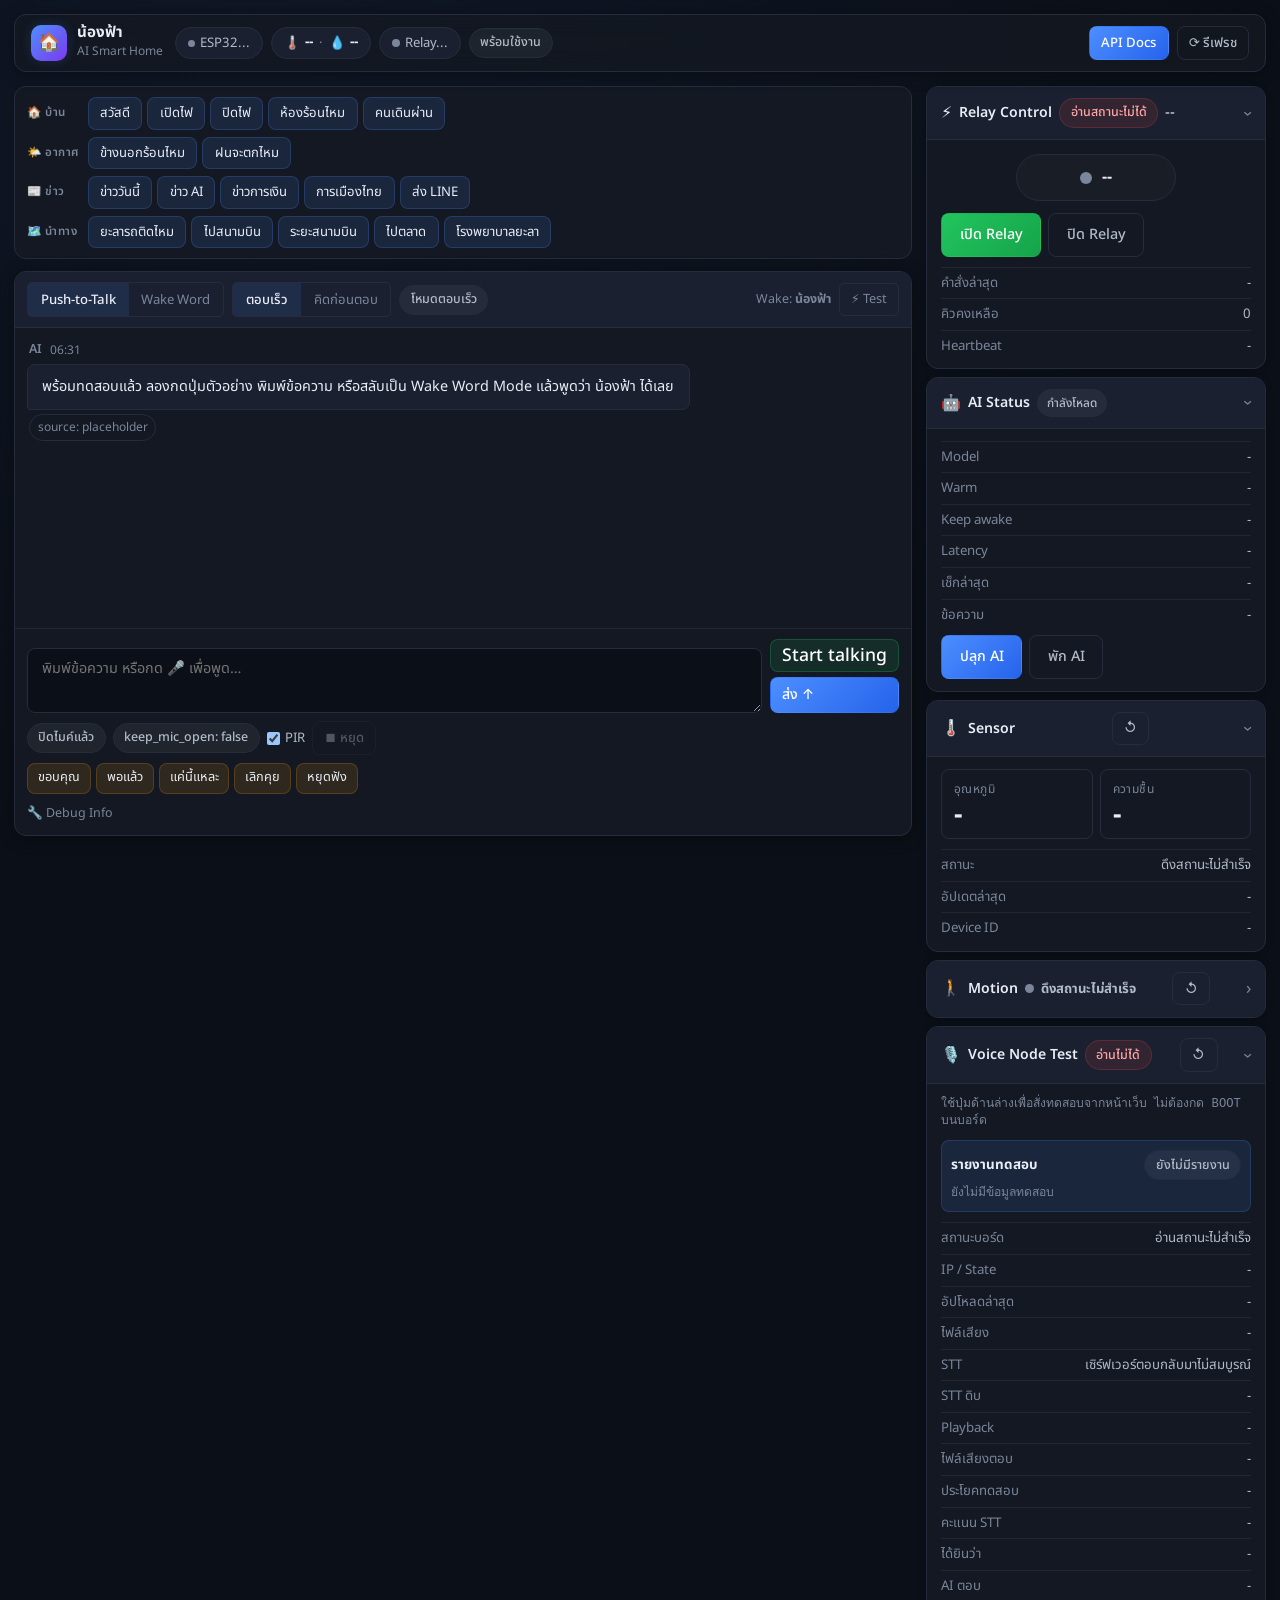
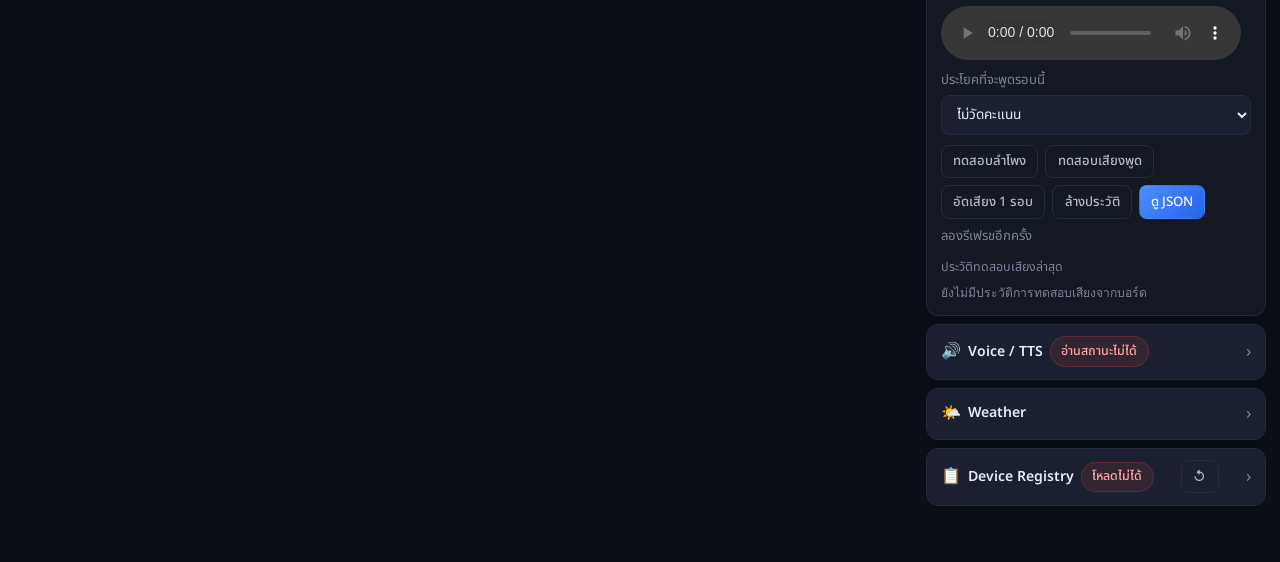
==== webui/index.html @ 3e0687d5 "บันทึกระบบ Voice Node และปรับความเสถียรเสียง" ====
<!doctype html>
<html lang="th">
  <head>
    <meta charset="utf-8" />
    <meta name="viewport" content="width=device-width, initial-scale=1" />
    <meta name="description" content="AI Smart Home Thai Assistant — Dashboard สำหรับควบคุม relay, ดูเซ็นเซอร์ และคุยกับ AI ภาษาไทย" />
    <title>น้องฟ้า — AI Smart Home</title>
    <link rel="preconnect" href="https://fonts.googleapis.com" />
    <link rel="preconnect" href="https://fonts.gstatic.com" crossorigin />
    <link href="https://fonts.googleapis.com/css2?family=Noto+Sans+Thai:wght@300;400;500;600;700&family=Inter:wght@300;400;500;600;700&display=swap" rel="stylesheet" />
    <link rel="stylesheet" href="/webui/style.css?v=ui-v3-20260511-voice-report" />
  </head>
  <body>
    <div class="page-shell">

      <!-- ══ Top Status Bar ══ -->
      <header class="top-bar">
        <div class="top-bar-brand">
          <div class="brand-orb" aria-hidden="true">🏠</div>
          <div>
            <p class="brand-name">น้องฟ้า</p>
            <p class="brand-sub">AI Smart Home</p>
          </div>
        </div>

        <div class="top-bar-status" id="top-bar-status">
          <div class="status-chip" id="status-chip-esp32">
            <span class="status-dot" id="esp32-dot"></span>
            <span id="esp32-status-label">ESP32...</span>
          </div>
          <div class="status-chip sensor-chip">
            <span>🌡️</span>
            <strong id="tb-temperature">--</strong>
            <span class="muted-sep">·</span>
            <span>💧</span>
            <strong id="tb-humidity">--</strong>
          </div>
          <div class="status-chip relay-chip">
            <span class="relay-dot" id="relay-dot"></span>
            <span id="relay-state-label">Relay...</span>
          </div>
          <span id="chat-status" class="status-pill neutral">พร้อมใช้งาน</span>
        </div>

        <div class="top-bar-actions">
          <a class="link-button link-button-sm" href="/docs" target="_blank" rel="noreferrer">API Docs</a>
          <button id="refresh-all-button" class="ghost-button btn-sm" type="button">⟳ รีเฟรช</button>
        </div>
      </header>

      <!-- ══ Main 2-Column Layout ══ -->
      <main class="dashboard-main">

        <!-- ════ LEFT: Chat Column ════ -->
        <section class="col-chat">

          <!-- Quick Actions by Category -->
          <div class="quick-action-panel" id="quick-actions">
            <div class="qa-group">
              <span class="qa-label">🏠 บ้าน</span>
              <button type="button" data-message="สวัสดี">สวัสดี</button>
              <button type="button" data-message="เปิดไฟ">เปิดไฟ</button>
              <button type="button" data-message="ปิดไฟ">ปิดไฟ</button>
              <button type="button" data-message="ห้องร้อนไหม">ห้องร้อนไหม</button>
              <button type="button" data-message="มีคนเดินผ่านไหม">คนเดินผ่าน</button>
            </div>
            <div class="qa-group">
              <span class="qa-label">🌤️ อากาศ</span>
              <button type="button" data-message="ข้างนอกร้อนไหม">ข้างนอกร้อนไหม</button>
              <button type="button" data-message="ฝนจะตกไหม">ฝนจะตกไหม</button>
            </div>
            <div class="qa-group">
              <span class="qa-label">📰 ข่าว</span>
              <button type="button" data-message="ข่าววันนี้">ข่าววันนี้</button>
              <button type="button" data-message="ข่าว AI ล่าสุด">ข่าว AI</button>
              <button type="button" data-message="ข่าวการเงินล่าสุด">ข่าวการเงิน</button>
              <button type="button" data-message="ข่าวการเมืองไทยล่าสุด">การเมืองไทย</button>
              <button type="button" data-message="ส่งข่าวเข้า LINE">ส่ง LINE</button>
            </div>
            <div class="qa-group">
              <span class="qa-label">🗺️ นำทาง</span>
              <button type="button" data-message="ในยะลารถติดไหม">ยะลารถติดไหม</button>
              <button type="button" data-message="ไปสนามบินตอนนี้รถติดไหม">ไปสนามบิน</button>
              <button type="button" data-message="ไปสนามบินใช้เวลากี่นาที">ระยะสนามบิน</button>
              <button type="button" data-message="ไปตลาดใช้เวลากี่นาที">ไปตลาด</button>
              <button type="button" data-message="ไปโรงพยาบาลยะลา">โรงพยาบาลยะลา</button>
            </div>
          </div>

          <!-- Chat Panel -->
          <div class="chat-panel">

            <!-- Voice Mode / Response Mode toolbar -->
            <div class="chat-toolbar">
              <div class="toolbar-left">
                <div class="mode-switch" id="voice-mode-switch">
                  <button id="voice-mode-push" class="mode-button active" type="button">Push-to-Talk</button>
                  <button id="voice-mode-wake" class="mode-button" type="button">Wake Word</button>
                </div>
                <div class="mode-switch" id="chat-response-mode-switch">
                  <button id="chat-mode-fast" class="mode-button active" type="button">ตอบเร็ว</button>
                  <button id="chat-mode-thinking" class="mode-button" type="button">คิดก่อนตอบ</button>
                </div>
                <span id="chat-response-mode-label" class="status-pill neutral pill-sm">โหมดตอบเร็ว</span>
              </div>
              <div class="toolbar-right">
                <p class="wake-hint">Wake: <strong>น้องฟ้า</strong></p>
                <!-- Test Actions collapsible -->
                <details class="test-detail">
                  <summary class="test-summary">⚡ Test</summary>
                  <div class="test-popup" id="thinking-test-actions">
                    <button type="button" data-test-mode="fast" data-test-message="หิวข้าว แนะนำเมนูง่าย ๆ ให้หน่อย">เทสตอบเร็ว</button>
                    <button type="button" data-test-mode="thinking" data-test-message="ช่วยวิเคราะห์ว่า Gemma 2B เหมาะกับเดโมโปรเจกต์นี้ไหม">เทสคิดก่อนตอบ</button>
                    <button type="button" data-test-mode="thinking" data-test-message="ช่วยวางแผนซ้อมนำเสนอโปรเจกต์นี้ให้ดูเป็นธรรมชาติ">เทสวางแผนเดโม</button>
                  </div>
                </details>
              </div>
            </div>

            <!-- ★ Heard Text — standalone bar, toggled by showHeardText() via hidden attr -->
            <p id="chat-heard-text" class="heard-text-bar" hidden></p>

            <!-- Chat History -->
            <div id="chat-history" class="chat-history" aria-live="polite"></div>

            <!-- Loading indicator -->
            <p id="chat-loading" class="chat-loading-pill" hidden>⏳ AI กำลังตอบ...</p>

            <!-- Chat Input Form -->
            <form id="chat-form" class="chat-form">
              <label class="sr-only" for="chat-input">ข้อความ</label>
              <div class="chat-input-wrap">
                <textarea id="chat-input" rows="2" placeholder="พิมพ์ข้อความ หรือกด 🎤 เพื่อพูด…"></textarea>
                <div class="chat-input-buttons">
                  <button id="chat-mic-button" class="mic-btn" type="button" title="เริ่มพูด">🎤</button>
                  <button id="chat-send-button" class="send-btn" type="submit">ส่ง ↑</button>
                </div>
              </div>

              <!-- Voice Status Row -->
              <div class="voice-status-row">
                <span id="mic-state-indicator" class="status-pill neutral pill-sm">พร้อมรับเสียง</span>
                <span id="keep-mic-indicator" class="status-pill neutral pill-sm">🎙️ ปิด</span>
                <label class="toggle-control" for="pir-sim-toggle">
                  <input id="pir-sim-toggle" type="checkbox" checked />
                  <span>PIR</span>
                </label>
                <button id="chat-stop-button" class="ghost-button btn-sm" type="button">⏹ หยุด</button>
              </div>

              <!-- Exit Quick Actions -->
              <div class="quick-actions-exit" id="exit-quick-actions">
                <button type="button" data-exit-message="ขอบคุณ">ขอบคุณ</button>
                <button type="button" data-exit-message="พอแล้ว">พอแล้ว</button>
                <button type="button" data-exit-message="แค่นี้แหละ">แค่นี้แหละ</button>
                <button type="button" data-exit-message="เลิกคุย">เลิกคุย</button>
                <button type="button" data-exit-message="หยุดฟัง">หยุดฟัง</button>
              </div>

              <!-- Debug Section (collapsible, still visible in detail) -->
              <details class="debug-detail">
                <summary class="debug-summary">🔧 Debug Info</summary>
                <div class="debug-panel">
                  <p id="chat-mic-status" class="debug-line">ไมโครโฟนพร้อมใช้งานเมื่ออนุญาตจากเบราว์เซอร์</p>
                  <p id="voice-turn-status" class="debug-line">พร้อมเริ่มคุยต่อเนื่องเมื่อกดไมค์</p>
                  <p id="voice-debug-status" class="debug-line">กำลังอ่านสถานะเสียง...</p>
                </div>
              </details>
            </form>
          </div><!-- /chat-panel -->
        </section>

        <!-- ════ RIGHT: Status Cards Column (Accordion) ════ -->
        <aside class="col-status">

          <!-- ⚡ Relay Control — DEFAULT OPEN -->
          <details class="acc-card" open>
            <summary class="acc-summary">
              <span class="acc-icon">⚡</span>
              <span class="acc-title">Relay Control</span>
              <span id="device-online-indicator" class="status-pill neutral pill-sm">ไม่ทราบ</span>
              <div class="acc-relay-preview">
                <span class="relay-dot" id="relay-dot-acc"></span>
                <span id="relay-label-acc" class="acc-relay-text">--</span>
              </div>
              <span class="acc-arrow">›</span>
            </summary>
            <div class="acc-body">
              <div class="relay-visual">
                <div class="relay-state-badge" id="relay-state-badge">
                  <span class="relay-glow" id="relay-glow"></span>
                  <span class="relay-state-text" id="relay-state-text">--</span>
                </div>
              </div>
              <div class="acc-actions">
                <button id="relay-on-button" class="relay-on-btn" type="button">เปิด Relay</button>
                <button id="relay-off-button" class="ghost-button" type="button">ปิด Relay</button>
              </div>
              <dl class="acc-detail">
                <div><dt>คำสั่งล่าสุด</dt><dd id="device-latest-command">-</dd></div>
                <div><dt>คิวคงเหลือ</dt><dd id="device-pending-count">0</dd></div>
                <div><dt>Heartbeat</dt><dd id="device-last-seen">-</dd></div>
              </dl>
            </div>
          </details>

          <!-- 🤖 AI Status — DEFAULT OPEN -->
          <details class="acc-card" open>
            <summary class="acc-summary">
              <span class="acc-icon">🤖</span>
              <span class="acc-title">AI Status</span>
              <span id="llm-status-indicator" class="status-pill neutral pill-sm">กำลังโหลด</span>
              <span class="acc-arrow">›</span>
            </summary>
            <div class="acc-body">
              <dl class="acc-detail">
                <div><dt>Model</dt><dd id="llm-model">-</dd></div>
                <div><dt>Warm</dt><dd id="llm-warmed">-</dd></div>
                <div><dt>Keep awake</dt><dd id="llm-keep-awake">-</dd></div>
                <div><dt>Latency</dt><dd id="llm-latency">-</dd></div>
                <div><dt>เช็กล่าสุด</dt><dd id="llm-checked">-</dd></div>
                <div><dt>ข้อความ</dt><dd id="llm-error">-</dd></div>
              </dl>
              <div class="acc-actions">
                <button id="llm-warmup-button" type="button">ปลุก AI</button>
                <button id="llm-sleep-button" class="ghost-button" type="button">พัก AI</button>
                <span id="llm-warmup-status" class="loading-text"></span>
              </div>
            </div>
          </details>

          <!-- 🌡️ Sensor — DEFAULT OPEN -->
          <details class="acc-card" open>
            <summary class="acc-summary">
              <span class="acc-icon">🌡️</span>
              <span class="acc-title">Sensor</span>
              <button id="sensor-refresh-button" class="ghost-button btn-sm acc-refresh-btn" type="button">↺</button>
              <span class="acc-arrow">›</span>
            </summary>
            <div class="acc-body">
              <div class="sensor-metrics">
                <div class="sensor-metric" id="sensor-temp-card">
                  <span class="sensor-metric-label">อุณหภูมิ</span>
                  <strong class="sensor-metric-value" id="sensor-temperature">-</strong>
                </div>
                <div class="sensor-metric">
                  <span class="sensor-metric-label">ความชื้น</span>
                  <strong class="sensor-metric-value" id="sensor-humidity">-</strong>
                </div>
              </div>
              <dl class="acc-detail">
                <div><dt>สถานะ</dt><dd id="sensor-freshness">ยังไม่มีข้อมูล</dd></div>
                <div><dt>อัปเดตล่าสุด</dt><dd id="sensor-updated">-</dd></div>
                <div><dt>Device ID</dt><dd id="sensor-device-id">-</dd></div>
              </dl>
            </div>
          </details>

          <!-- 🚶 Motion — DEFAULT CLOSED -->
          <details class="acc-card">
            <summary class="acc-summary">
              <span class="acc-icon">🚶</span>
              <span class="acc-title">Motion</span>
              <span class="motion-dot" id="motion-dot"></span>
              <strong id="motion-status" class="acc-motion-status">-</strong>
              <button id="motion-refresh-button" class="ghost-button btn-sm acc-refresh-btn" type="button">↺</button>
              <span class="acc-arrow">›</span>
            </summary>
            <div class="acc-body">
              <dl class="acc-detail">
                <div><dt>ตรวจพบล่าสุด</dt><dd id="motion-last-detected">-</dd></div>
                <div><dt>Event ล่าสุด</dt><dd id="motion-last-event">-</dd></div>
                <div><dt>Greeting</dt><dd id="motion-greeting">-</dd></div>
              </dl>
            </div>
          </details>

          <!-- 🎙️ Voice Node Test — DEFAULT OPEN -->
          <details class="acc-card" open>
            <summary class="acc-summary">
              <span class="acc-icon">🎙️</span>
              <span class="acc-title">Voice Node Test</span>
              <span id="voice-node-indicator" class="status-pill neutral pill-sm">กำลังโหลด</span>
              <button id="voice-node-refresh-button" class="ghost-button btn-sm acc-refresh-btn" type="button">↺</button>
              <span class="acc-arrow">›</span>
            </summary>
            <div class="acc-body">
              <p id="voice-node-help" class="debug-line">ใช้ปุ่มด้านล่างเพื่อสั่งทดสอบจากหน้าเว็บ ไม่ต้องกด BOOT บนบอร์ด</p>
              <div class="voice-node-report-card">
                <div class="voice-node-report-head">
                  <strong>รายงานทดสอบ</strong>
                  <span id="voice-node-report-status" class="status-pill neutral pill-sm">ยังไม่มีรายงาน</span>
                </div>
                <p id="voice-node-report-summary" class="debug-line">ยังไม่มีข้อมูลทดสอบ</p>
              </div>
              <dl class="acc-detail">
                <div><dt>สถานะบอร์ด</dt><dd id="voice-node-board-status">-</dd></div>
                <div><dt>IP / State</dt><dd id="voice-node-state">-</dd></div>
                <div><dt>อัปโหลดล่าสุด</dt><dd id="voice-node-audio-time">-</dd></div>
                <div><dt>ไฟล์เสียง</dt><dd id="voice-node-audio-size">-</dd></div>
                <div><dt>STT</dt><dd id="voice-node-stt-status">-</dd></div>
                <div><dt>STT ดิบ</dt><dd id="voice-node-stt-raw">-</dd></div>
                <div><dt>Playback</dt><dd id="voice-node-playback-status">-</dd></div>
                <div><dt>ไฟล์เสียงตอบ</dt><dd id="voice-node-playback-size">-</dd></div>
                <div><dt>ประโยคทดสอบ</dt><dd id="voice-node-expected-display">-</dd></div>
                <div><dt>คะแนน STT</dt><dd id="voice-node-score">-</dd></div>
                <div><dt>ได้ยินว่า</dt><dd id="voice-node-heard-text">-</dd></div>
                <div><dt>AI ตอบ</dt><dd id="voice-node-reply">-</dd></div>
              </dl>
              <audio id="voice-node-audio-player" controls preload="metadata"></audio>
              <label class="device-registry-field">
                <span>ประโยคที่จะพูดรอบนี้</span>
                <select id="voice-node-expected-text">
                  <option value="">ไม่วัดคะแนน</option>
                  <option value="สวัสดีน้องฟ้า">สวัสดีน้องฟ้า</option>
                  <option value="วันนี้มีข่าวอะไรบ้าง">วันนี้มีข่าวอะไรบ้าง</option>
                  <option value="ข่าวระหว่างสหรัฐกับอิหร่านล่าสุดเป็นยังไง">ข่าวระหว่างสหรัฐกับอิหร่านล่าสุดเป็นยังไง</option>
                  <option value="ส่งข่าวเข้าไลน์ให้หน่อย">ส่งข่าวเข้าไลน์ให้หน่อย</option>
                  <option value="เปิดไฟให้หน่อย">เปิดไฟให้หน่อย</option>
                  <option value="ปิดไฟให้หน่อย">ปิดไฟให้หน่อย</option>
                  <option value="ห้องร้อนไหม">ห้องร้อนไหม</option>
                  <option value="ความชื้นเท่าไหร่">ความชื้นเท่าไหร่</option>
                  <option value="ในกรุงเทพรถติดไหม">ในกรุงเทพรถติดไหม</option>
                  <option value="ไปสนามบินใช้เวลากี่นาที">ไปสนามบินใช้เวลากี่นาที</option>
                </select>
              </label>
              <div class="acc-actions">
                <button id="voice-node-speaker-test-button" class="ghost-button btn-sm" type="button">ทดสอบลำโพง</button>
                <button id="voice-node-speech-test-button" class="ghost-button btn-sm" type="button">ทดสอบเสียงพูด</button>
                <button id="voice-node-record-once-button" class="ghost-button btn-sm" type="button">อัดเสียง 1 รอบ</button>
                <button id="voice-node-clear-history-button" class="ghost-button btn-sm" type="button">ล้างประวัติ</button>
                <a class="link-button link-button-sm" href="/voice-node/audio/status" target="_blank" rel="noreferrer">ดู JSON</a>
                <span id="voice-node-refresh-status" class="loading-text"></span>
              </div>
              <details class="debug-detail" open>
                <summary class="debug-summary">ประวัติทดสอบเสียงล่าสุด</summary>
                <div id="voice-node-history-list" class="voice-node-history-list">
                  <p class="debug-line">ยังไม่มีประวัติการทดสอบเสียงจากบอร์ด</p>
                </div>
              </details>
            </div>
          </details>

          <!-- 🔊 Voice / TTS — DEFAULT CLOSED -->
          <details class="acc-card">
            <summary class="acc-summary">
              <span class="acc-icon">🔊</span>
              <span class="acc-title">Voice / TTS</span>
              <span id="voice-mode-indicator" class="status-pill neutral pill-sm">กำลังโหลด</span>
              <span class="acc-arrow">›</span>
            </summary>
            <div class="acc-body">
              <form id="tts-form" class="tts-form">
                <textarea id="tts-input" rows="2">สวัสดี วันนี้อากาศร้อนนะ</textarea>
                <div class="acc-actions">
                  <button id="tts-submit-button" type="submit">สร้างเสียง</button>
                  <span id="tts-status-text" class="loading-text"></span>
                </div>
              </form>
              <audio id="tts-audio-player" controls preload="metadata"></audio>
              <dl class="acc-detail">
                <div><dt>Provider</dt><dd id="voice-provider">-</dd></div>
                <div><dt>Voice</dt><dd id="voice-name">-</dd></div>
                <div><dt>Output</dt><dd id="voice-output-file">-</dd></div>
              </dl>
            </div>
          </details>

          <!-- 🌤️ Weather — DEFAULT CLOSED -->
          <details class="acc-card">
            <summary class="acc-summary">
              <span class="acc-icon">🌤️</span>
              <span class="acc-title">Weather</span>
              <span class="acc-arrow">›</span>
            </summary>
            <div class="acc-body">
              <form id="weather-form" class="weather-form">
                <input id="weather-location" type="text" placeholder="เช่น ยะลา" />
                <button id="weather-submit-button" type="submit">ถาม</button>
              </form>
              <div id="weather-result" class="weather-result muted">ยังไม่ได้ถามอากาศ</div>
            </div>
          </details>

          <!-- 📋 Device Registry — DEFAULT CLOSED -->
          <details class="acc-card">
            <summary class="acc-summary">
              <span class="acc-icon">📋</span>
              <span class="acc-title">Device Registry</span>
              <span id="device-registry-indicator" class="status-pill neutral pill-sm">กำลังโหลด</span>
              <button id="device-registry-refresh-button" class="ghost-button btn-sm acc-refresh-btn" type="button">↺</button>
              <span class="acc-arrow">›</span>
            </summary>
            <div class="acc-body">
              <form id="device-create-form" class="device-create-form" data-device-type="virtual">
                <p class="device-create-title">เพิ่มอุปกรณ์ / alias</p>
                <label class="device-registry-field">
                  <span>ประเภท</span>
                  <select id="device-create-type" name="device_type">
                    <option value="virtual" selected>Virtual / alias</option>
                    <option value="relay">Relay จริงผ่าน ESP32</option>
                  </select>
                </label>
                <label class="device-registry-field">
                  <span>ชื่ออุปกรณ์</span>
                  <input id="device-create-name" name="display_name" type="text" placeholder="เช่น ไฟโต๊ะ" required />
                </label>
                <label class="device-registry-field">
                  <span>ห้อง</span>
                  <input id="device-create-room" name="room" type="text" placeholder="เช่น ห้องทำงาน" />
                </label>
                <label class="device-registry-field device-registry-field-wide">
                  <span>คำเรียก</span>
                  <textarea id="device-create-aliases" name="aliases" rows="2" placeholder="คั่นด้วย comma เช่น ไฟโต๊ะ, ไฟทำงาน"></textarea>
                </label>
                <label class="device-registry-field hardware-only">
                  <span>ESP32 Device ID</span>
                  <input id="device-create-esp32-id" name="esp32_device_id" type="text" placeholder="esp32-01" />
                </label>
                <label class="device-registry-field hardware-only">
                  <span>GPIO pin</span>
                  <input id="device-create-gpio-pin" name="gpio_pin" type="number" min="0" max="48" step="1" placeholder="เช่น 5" />
                </label>
                <label class="device-registry-field hardware-only">
                  <span>Relay channel</span>
                  <input id="device-create-relay-channel" name="relay_channel" type="number" min="1" max="1" step="1" value="1" />
                </label>
                <label class="device-registry-enabled hardware-only">
                  <input id="device-create-active-high" name="active_high" type="checkbox" checked />
                  <span>Active high</span>
                </label>
                <label class="device-registry-enabled">
                  <input id="device-create-enabled" name="enabled" type="checkbox" checked />
                  <span>เปิดใช้งาน</span>
                </label>
                <div class="device-registry-form-actions">
                  <button id="device-create-submit" type="submit">เพิ่มอุปกรณ์</button>
                  <span id="device-create-status" class="loading-text"></span>
                </div>
              </form>
              <div id="device-registry-list" class="device-registry-list">
                <p class="debug-line">กำลังอ่าน Device Registry...</p>
              </div>
              <div id="esp32-capabilities-box" class="capabilities-box">
                <p class="debug-line">ยังไม่มีข้อมูล capabilities จาก ESP32</p>
              </div>
              <p class="debug-line mt-8">Relay จริงจะเพิ่มได้เฉพาะเมื่อ ESP32 online และส่ง capabilities แล้ว</p>
            </div>
          </details>

        </aside>
      </main>
    </div>

    <script src="/webui/utils.js?v=ui-utils-20260429"></script>
    <script src="/webui/voice_utils.js?v=ui-voice-utils-20260430"></script>
    <script src="/webui/api.js?v=ui-api-20260511-voice-history"></script>
    <script src="/webui/audio.js?v=ui-audio-20260430"></script>
    <script src="/webui/chat_ui.js?v=ui-chat-ui-20260430"></script>
    <script src="/webui/dashboard.js?v=ui-dashboard-20260512-voice-diagnostics"></script>
    <script src="/webui/app.js?v=thinking-mode-20260512-voice-diagnostics"></script>
    <script src="/webui/ui_state.js?v=ui-state-20260430"></script>
    <script src="/webui/chat_flow.js?v=ui-chat-flow-20260430"></script>
    <script src="/webui/app_boot.js?v=ui-app-boot-20260512-voice-diagnostics"></script>
  </body>
</html>
---- webui/style.css ----
/* ── Variables ── */
:root {
  color-scheme: dark;
  --bg: #0b0f17;
  --surface: #131822;
  --surface2: #1a2030;
  --border: #252d3d;
  --border2: rgba(255,255,255,0.06);
  --muted: #7a869a;
  --text: #e8edf6;
  --text2: #b0bac8;
  --accent: #4d8eff;
  --accent-glow: rgba(77,142,255,0.18);
  --accent-dim: rgba(77,142,255,0.12);
  --good: #22c55e;
  --good-dim: rgba(34,197,94,0.12);
  --good-glow: rgba(34,197,94,0.25);
  --warn: #f59e0b;
  --warn-dim: rgba(245,158,11,0.12);
  --bad: #ef4444;
  --bad-dim: rgba(239,68,68,0.12);
  --hot: #f97316;
  --hot-dim: rgba(249,115,22,0.12);
  --radius: 12px;
  --radius-sm: 8px;
  --radius-xs: 5px;
  --shadow: 0 2px 16px rgba(0,0,0,0.35);
  --shadow-sm: 0 1px 6px rgba(0,0,0,0.25);
  --font: 'Noto Sans Thai','Inter','Segoe UI',system-ui,sans-serif;
  --font-mono: 'Consolas','Menlo','Monaco',monospace;
}

*{box-sizing:border-box;margin:0;padding:0}
body{min-height:100vh;background:radial-gradient(ellipse 80% 50% at 20% -10%,rgba(77,142,255,0.07),transparent),var(--bg);color:var(--text);font-family:var(--font);font-size:.94rem;line-height:1.55;-webkit-font-smoothing:antialiased}
button,input,textarea,select{font:inherit}
img,audio{max-width:100%}

/* ── Buttons ── */
button,.link-button{display:inline-flex;align-items:center;gap:6px;border:1px solid transparent;border-radius:var(--radius-sm);background:linear-gradient(135deg,#4d8eff,#2563eb);color:#fff;cursor:pointer;padding:.6rem 1.1rem;text-decoration:none;font-weight:500;font-size:.9rem;transition:opacity 140ms,transform 100ms,box-shadow 140ms;white-space:nowrap}
button:hover,.link-button:hover{opacity:.88;box-shadow:0 0 0 3px var(--accent-glow)}
button:active,.link-button:active{transform:translateY(1px)}
button:disabled,.link-button:disabled{opacity:.38;cursor:not-allowed;transform:none;box-shadow:none}
.ghost-button{background:transparent;border-color:var(--border);color:var(--text2)}
.ghost-button:hover{background:rgba(255,255,255,0.05);box-shadow:none}
.btn-sm{padding:.35rem .7rem;font-size:.82rem}
.link-button-sm{padding:.35rem .7rem;font-size:.82rem}
.relay-on-btn{background:linear-gradient(135deg,#22c55e,#16a34a)}
.relay-on-btn:hover{opacity:.88;box-shadow:0 0 0 3px var(--good-glow)}

/* ── Inputs ── */
input,textarea,select{background:var(--surface2);border:1px solid var(--border);border-radius:var(--radius-sm);color:var(--text);padding:.65rem .9rem;width:100%;transition:border-color 140ms,box-shadow 140ms}
input:focus,textarea:focus,select:focus{outline:none;border-color:var(--accent);box-shadow:0 0 0 3px var(--accent-glow)}
textarea{resize:vertical}

/* ── Layout ── */
.page-shell{width:min(1440px,calc(100vw - 28px));margin:0 auto;padding:14px 0 56px}

/* ── Top Bar ── */
.top-bar{display:flex;align-items:center;gap:12px;flex-wrap:wrap;background:rgba(19,24,34,0.85);backdrop-filter:blur(12px);-webkit-backdrop-filter:blur(12px);border:1px solid var(--border);border-radius:var(--radius);padding:10px 16px;margin-bottom:14px;box-shadow:var(--shadow)}
.top-bar-brand{display:flex;align-items:center;gap:10px;flex-shrink:0}
.brand-orb{width:36px;height:36px;border-radius:10px;background:linear-gradient(135deg,var(--accent),#7c3aed);display:flex;align-items:center;justify-content:center;font-size:1.1rem;box-shadow:0 0 12px var(--accent-glow)}
.brand-name{font-weight:700;font-size:.95rem;line-height:1.1}
.brand-sub{font-size:.75rem;color:var(--muted)}
.top-bar-status{display:flex;align-items:center;gap:8px;flex-wrap:wrap;flex:1}
.top-bar-actions{display:flex;gap:8px;align-items:center;margin-left:auto}
.status-chip{display:inline-flex;align-items:center;gap:5px;background:var(--surface2);border:1px solid var(--border);border-radius:999px;padding:.3rem .75rem;font-size:.82rem;color:var(--text2)}
.status-chip strong{color:var(--text);font-size:.85rem}
.status-dot{width:7px;height:7px;border-radius:50%;background:var(--muted);flex-shrink:0;transition:background .3s,box-shadow .3s}
.status-dot.online{background:var(--good);box-shadow:0 0 5px var(--good)}
.status-dot.offline{background:var(--bad)}
.relay-dot{width:8px;height:8px;border-radius:50%;background:var(--muted);flex-shrink:0;transition:background .3s,box-shadow .3s}
.relay-dot.on{background:var(--good);box-shadow:0 0 7px var(--good);animation:glow-pulse 2s infinite}
.relay-dot.pending{background:var(--warn)}
.muted-sep{color:var(--muted);margin:0 1px}

/* ── Dashboard 2-Column ── */
.dashboard-main{display:grid;grid-template-columns:1fr 340px;gap:14px;align-items:start}

/* ══ LEFT: Chat Column ══ */
.col-chat{display:flex;flex-direction:column;gap:12px;min-width:0}

/* Quick Actions */
.quick-action-panel{background:var(--surface);border:1px solid var(--border);border-radius:var(--radius);padding:10px 12px;display:flex;flex-direction:column;gap:7px}
.qa-group{display:flex;flex-wrap:wrap;align-items:center;gap:5px}
.qa-label{font-size:.72rem;font-weight:600;color:var(--muted);text-transform:uppercase;letter-spacing:.05em;min-width:56px;flex-shrink:0}
.qa-group button{background:var(--accent-dim);border-color:rgba(77,142,255,0.22);color:var(--text);padding:.32rem .7rem;font-size:.82rem;font-weight:400}
.qa-group button:hover{background:rgba(77,142,255,0.22);box-shadow:none}

/* Chat Panel */
.chat-panel{background:var(--surface);border:1px solid var(--border);border-radius:var(--radius);box-shadow:var(--shadow);overflow:hidden;display:flex;flex-direction:column}
.chat-toolbar{display:flex;justify-content:space-between;align-items:center;gap:8px;flex-wrap:wrap;padding:10px 12px;border-bottom:1px solid var(--border2);background:var(--surface2)}
.toolbar-left,.toolbar-right{display:flex;align-items:center;gap:8px;flex-wrap:wrap}
.wake-hint{font-size:.78rem;color:var(--muted)}
.mode-switch{display:inline-flex;border:1px solid var(--border);border-radius:var(--radius-xs);overflow:hidden}
.mode-button{border:0;border-radius:0;background:transparent;color:var(--muted);padding:.4rem .8rem;font-size:.82rem;font-weight:400}
.mode-button.active{background:var(--accent-dim);color:var(--text);font-weight:500}

/* Test Actions dropdown */
.test-detail{position:relative}
.test-summary{list-style:none;cursor:pointer;background:var(--surface2);border:1px solid var(--border);border-radius:var(--radius-xs);padding:.35rem .7rem;font-size:.8rem;color:var(--muted);user-select:none;transition:color 120ms}
.test-summary:hover{color:var(--text)}
.test-popup{position:absolute;top:calc(100% + 4px);right:0;z-index:99;background:var(--surface);border:1px solid var(--border);border-radius:var(--radius-sm);padding:8px;display:flex;flex-direction:column;gap:6px;box-shadow:var(--shadow);min-width:200px}
.test-popup button{background:var(--warn-dim);border-color:rgba(245,158,11,0.25);color:var(--text);font-size:.82rem;justify-content:flex-start}

/* Heard Text Bar */
.heard-text-bar{display:flex;align-items:center;gap:8px;margin:8px 12px 0;padding:.55rem .9rem;background:var(--accent-dim);border:1px solid rgba(77,142,255,0.22);border-radius:var(--radius-sm);font-size:.88rem;color:var(--text);font-style:italic;animation:slide-in .18s ease}
.heard-text-bar[hidden]{display:none}
@keyframes slide-in{from{opacity:0;transform:translateY(-6px)}to{opacity:1;transform:none}}

/* Chat History */
.chat-history{min-height:300px;max-height:480px;overflow-y:auto;display:flex;flex-direction:column;gap:10px;padding:12px 12px 4px;scroll-behavior:smooth}
.chat-history::-webkit-scrollbar{width:4px}
.chat-history::-webkit-scrollbar-thumb{background:var(--border);border-radius:2px}

/* Chat Bubbles — user right, AI left */
.message{max-width:82%;display:flex;flex-direction:column;gap:4px}
.message.user{align-self:flex-end;align-items:flex-end}
.message.assistant{align-self:flex-start;align-items:flex-start}
.message-header{display:flex;gap:8px;align-items:center;padding:0 2px}
.message-role{font-weight:600;font-size:.78rem;color:var(--muted)}
.message-time{font-size:.75rem;color:var(--muted)}
.message-text{padding:.65rem .9rem;border-radius:var(--radius-sm);line-height:1.6;font-size:.9rem;white-space:pre-wrap;word-break:break-word}
.message.user .message-text{background:linear-gradient(135deg,rgba(77,142,255,0.22),rgba(37,99,235,0.18));border:1px solid rgba(77,142,255,0.25);border-bottom-right-radius:3px;color:var(--text)}
.message.assistant .message-text{background:var(--surface2);border:1px solid var(--border);border-bottom-left-radius:3px;color:var(--text)}
.message-meta{display:flex;flex-wrap:wrap;gap:5px;padding:0 2px}
.badge{display:inline-flex;padding:.2rem .48rem;border-radius:999px;border:1px solid var(--border);color:var(--muted);font-size:.75rem}
.message audio{width:100%;margin-top:8px;border-radius:var(--radius-xs)}
.audio-status{color:var(--muted);font-size:.82rem;margin-top:4px}

/* Loading Pill */
.chat-loading-pill{display:flex;align-items:center;gap:8px;margin:4px 12px;padding:.4rem .85rem;background:var(--warn-dim);border:1px solid rgba(245,158,11,0.2);border-radius:999px;font-size:.82rem;color:var(--warn);animation:fade-in .2s ease}
.chat-loading-pill[hidden]{display:none}
@keyframes fade-in{from{opacity:0}to{opacity:1}}

/* Chat Form */
.chat-form{padding:10px 12px;display:flex;flex-direction:column;gap:8px;border-top:1px solid var(--border2)}
.chat-input-wrap{display:flex;gap:8px;align-items:flex-end}
.chat-input-wrap textarea{flex:1;border-radius:var(--radius-sm);min-height:50px;padding:.6rem .85rem;font-size:.9rem;background:var(--bg);border-color:var(--border)}
.chat-input-wrap textarea:focus{border-color:var(--accent);box-shadow:0 0 0 3px var(--accent-glow)}
.chat-input-buttons{display:flex;flex-direction:column;gap:5px}
.mic-btn{background:var(--good-dim);border-color:rgba(34,197,94,0.25);padding:.4rem .7rem;font-size:1.1rem;line-height:1}
.mic-btn:hover{background:var(--good-dim);box-shadow:0 0 0 3px var(--good-glow)}
.send-btn{padding:.4rem .7rem;font-size:.88rem}
.voice-status-row{display:flex;flex-wrap:wrap;gap:7px;align-items:center}
.toggle-control{display:inline-flex;align-items:center;gap:5px;font-size:.82rem;cursor:pointer;color:var(--text2)}
.toggle-control input{width:13px;height:13px}
.quick-actions-exit{display:flex;flex-wrap:wrap;gap:5px}
.quick-actions-exit button{background:var(--warn-dim);border-color:rgba(245,158,11,0.2);color:var(--text);padding:.28rem .62rem;font-size:.8rem;font-weight:400}

/* Debug */
.debug-detail{font-size:.8rem}
.debug-summary{list-style:none;cursor:pointer;color:var(--muted);font-size:.78rem;padding:2px 0;user-select:none}
.debug-summary:hover{color:var(--text2)}
.debug-panel{margin-top:5px;background:rgba(0,0,0,0.25);border:1px solid var(--border2);border-radius:var(--radius-xs);padding:7px 10px;display:flex;flex-direction:column;gap:2px}
.debug-line{color:var(--muted);font-size:.76rem;font-family:var(--font-mono);line-height:1.4;word-break:break-all}
.mt-8{margin-top:8px}

/* ══ RIGHT: Accordion Column ══ */
.col-status{display:flex;flex-direction:column;gap:8px;min-width:0}

/* Accordion Card */
.acc-card{background:var(--surface);border:1px solid var(--border);border-radius:var(--radius);box-shadow:var(--shadow-sm);overflow:hidden;transition:box-shadow 140ms}
.acc-card:hover{box-shadow:var(--shadow)}
.acc-card[open]>.acc-summary .acc-arrow{transform:rotate(90deg)}

.acc-summary{list-style:none;display:flex;align-items:center;gap:7px;padding:11px 14px;cursor:pointer;user-select:none;background:var(--surface2);border-bottom:1px solid transparent;transition:background 120ms}
.acc-summary:hover{background:rgba(255,255,255,0.03)}
.acc-card[open]>.acc-summary{border-bottom-color:var(--border2)}
.acc-icon{font-size:1rem;flex-shrink:0}
.acc-title{font-weight:600;font-size:.88rem;flex-shrink:0}
.acc-arrow{color:var(--muted);font-size:1.1rem;margin-left:auto;flex-shrink:0;transition:transform 200ms}
.acc-refresh-btn{margin-left:auto;margin-right:0;flex-shrink:0}
.acc-motion-status{font-size:.82rem;color:var(--text2)}

.acc-body{padding:12px 14px;display:flex;flex-direction:column;gap:10px}
.acc-detail{display:grid;gap:5px;font-size:.83rem}
.acc-detail div{display:flex;justify-content:space-between;gap:8px;border-top:1px solid var(--border2);padding-top:5px}
.acc-detail dt{color:var(--muted);flex-shrink:0}
.acc-detail dd{text-align:right;word-break:break-all;color:var(--text2)}
.acc-actions{display:flex;gap:7px;align-items:center;flex-wrap:wrap}

/* Relay Visual */
.relay-visual{display:flex;justify-content:center;padding:2px 0}
.relay-state-badge{display:inline-flex;align-items:center;gap:10px;border-radius:999px;padding:10px 28px;font-size:1rem;font-weight:700;border:1px solid var(--border);background:rgba(255,255,255,0.02);transition:all .3s;min-width:160px;justify-content:center}
.relay-state-badge.state-on{background:var(--good-dim);border-color:rgba(34,197,94,0.3);color:#86efac}
.relay-state-badge.state-off{background:rgba(255,255,255,0.02);border-color:var(--border);color:var(--muted)}
.relay-state-badge.state-pending{background:var(--warn-dim);border-color:rgba(245,158,11,0.3);color:#fcd34d}
.relay-glow{width:12px;height:12px;border-radius:50%;background:var(--muted);transition:all .3s;display:inline-block;flex-shrink:0}
.state-on .relay-glow{background:var(--good);box-shadow:0 0 8px var(--good),0 0 18px var(--good-glow);animation:glow-pulse 2s infinite}
.state-pending .relay-glow{background:var(--warn)}
@keyframes glow-pulse{0%,100%{box-shadow:0 0 6px var(--good),0 0 14px var(--good-glow)}50%{box-shadow:0 0 12px var(--good),0 0 24px var(--good-glow)}}

/* Sensor */
.sensor-metrics{display:grid;grid-template-columns:1fr 1fr;gap:7px}
.sensor-metric{border:1px solid var(--border);border-radius:var(--radius-sm);padding:10px 12px;display:flex;flex-direction:column;gap:3px;transition:background .3s,border-color .3s}
.sensor-metric-label{color:var(--muted);font-size:.75rem;text-transform:uppercase;letter-spacing:.04em}
.sensor-metric-value{font-size:1.65rem;font-weight:700;line-height:1}
.sensor-metric.temp-hot{background:var(--hot-dim);border-color:rgba(249,115,22,0.25)}
.sensor-metric.temp-hot .sensor-metric-value{color:#fdba74}
.sensor-metric.temp-warm{background:var(--warn-dim);border-color:rgba(245,158,11,0.25)}
.sensor-metric.temp-warm .sensor-metric-value{color:#fcd34d}
.sensor-metric.temp-cool{background:var(--good-dim);border-color:rgba(34,197,94,0.25)}
.sensor-metric.temp-cool .sensor-metric-value{color:#86efac}

/* Motion */
.motion-dot{width:9px;height:9px;border-radius:50%;background:var(--muted);flex-shrink:0;transition:all .3s}
.motion-dot.detected{background:var(--good);box-shadow:0 0 6px var(--good);animation:glow-pulse 1.5s infinite}

/* TTS */
.tts-form{display:flex;flex-direction:column;gap:7px}
.tts-form textarea{font-size:.88rem}
#tts-audio-player{width:100%;border-radius:var(--radius-xs);margin-top:4px}

/* Weather */
.weather-form{display:flex;gap:7px}
.weather-form input{flex:1;font-size:.88rem}
.weather-form button{flex-shrink:0}
.weather-result{min-height:54px;border:1px solid var(--border);border-radius:var(--radius-sm);padding:10px 12px;font-size:.88rem;line-height:1.5;color:var(--muted)}
.weather-result:not(.muted){color:var(--text)}

/* Status Pills */
.status-pill{display:inline-flex;align-items:center;border-radius:999px;padding:.28rem .65rem;font-size:.78rem;border:1px solid var(--border);white-space:nowrap;font-weight:500}
.pill-sm{font-size:.74rem;padding:.22rem .55rem}
.status-pill.good{color:#86efac;background:var(--good-dim);border-color:rgba(34,197,94,0.22)}
.status-pill.warn{color:#fcd34d;background:var(--warn-dim);border-color:rgba(245,158,11,0.22)}
.status-pill.bad{color:#fca5a5;background:var(--bad-dim);border-color:rgba(239,68,68,0.22)}
.status-pill.neutral{color:var(--text2);background:rgba(255,255,255,0.05)}

/* Loading text */
.loading-text{color:var(--muted);font-size:.82rem;min-height:1em}

/* Device Registry */
.device-registry-list{display:grid;gap:7px}
.device-registry-item{border:1px solid var(--border);border-radius:var(--radius-sm);padding:10px;background:rgba(255,255,255,0.01)}
.device-registry-main{display:flex;align-items:flex-start;justify-content:space-between;gap:8px;margin-bottom:7px}
.device-registry-name{font-weight:600;font-size:.88rem}
.device-registry-meta{color:var(--muted);font-size:.78rem;line-height:1.4;margin-top:2px}
.device-registry-aliases{display:flex;flex-wrap:wrap;gap:4px}
.capabilities-box{margin-top:4px}
.capabilities-card{border:1px solid rgba(34,197,94,0.2);border-radius:var(--radius-sm);padding:10px;background:var(--good-dim)}
.voice-node-history-list{display:grid;gap:7px;margin-top:7px}
.voice-node-report-card{border:1px solid rgba(77,142,255,0.2);border-radius:var(--radius-sm);padding:9px;background:var(--accent-dim);display:grid;gap:5px}
.voice-node-report-head{display:flex;align-items:center;justify-content:space-between;gap:8px}
.voice-node-report-head strong{font-size:.84rem}
.voice-node-history-item{border:1px solid var(--border);border-radius:var(--radius-sm);padding:9px;background:rgba(255,255,255,0.015);display:grid;gap:6px}
.voice-node-history-item.ok{border-color:rgba(34,197,94,0.18)}
.voice-node-history-item.warn{border-color:rgba(245,158,11,0.22);background:var(--warn-dim)}
.voice-node-history-header{display:flex;align-items:center;justify-content:space-between;gap:8px}
.voice-node-history-header strong{font-size:.82rem}
.voice-node-history-text,.voice-node-history-reply{font-size:.82rem;line-height:1.45;color:var(--text2);word-break:break-word}
.voice-node-history-reply{color:var(--muted)}
.device-create-form{display:grid;grid-template-columns:repeat(2,minmax(0,1fr));gap:7px;padding:10px;border:1px solid var(--border);background:var(--accent-dim);border-radius:var(--radius-sm)}
.device-create-title{grid-column:1/-1;font-weight:600;font-size:.85rem}
.device-registry-field{display:flex;flex-direction:column;gap:4px;color:var(--muted);font-size:.82rem}
.device-registry-field input,.device-registry-field select,.device-registry-field textarea{font-size:.85rem;padding:.5rem .7rem}
.device-registry-field-wide,.device-registry-enabled,.device-registry-form-actions{grid-column:1/-1}
.device-registry-enabled{display:inline-flex;align-items:center;gap:6px;font-size:.85rem;color:var(--text)}
.device-registry-enabled input{width:14px;height:14px}
.device-registry-form-actions{display:flex;align-items:center;gap:8px;flex-wrap:wrap}
.device-create-form[data-device-type="virtual"] .hardware-only{display:none}
.device-registry-form{display:grid;grid-template-columns:repeat(2,minmax(0,1fr));gap:7px;margin-top:8px;padding-top:8px;border-top:1px solid var(--border2)}

/* Utility */
.sr-only{position:absolute;width:1px;height:1px;padding:0;margin:-1px;overflow:hidden;clip:rect(0,0,0,0);border:0}

/* ── Responsive ── */
@media (max-width:1100px){.dashboard-main{grid-template-columns:1fr 300px}}
@media (max-width:860px){
  .dashboard-main{grid-template-columns:1fr}
  .col-status{display:grid;grid-template-columns:repeat(2,1fr)}
}
@media (max-width:600px){
  .page-shell{width:calc(100vw - 18px);padding-top:10px}
  .top-bar{flex-wrap:wrap}
  .col-status{grid-template-columns:1fr}
  .sensor-metrics{grid-template-columns:1fr}
  .message{max-width:92%}
}
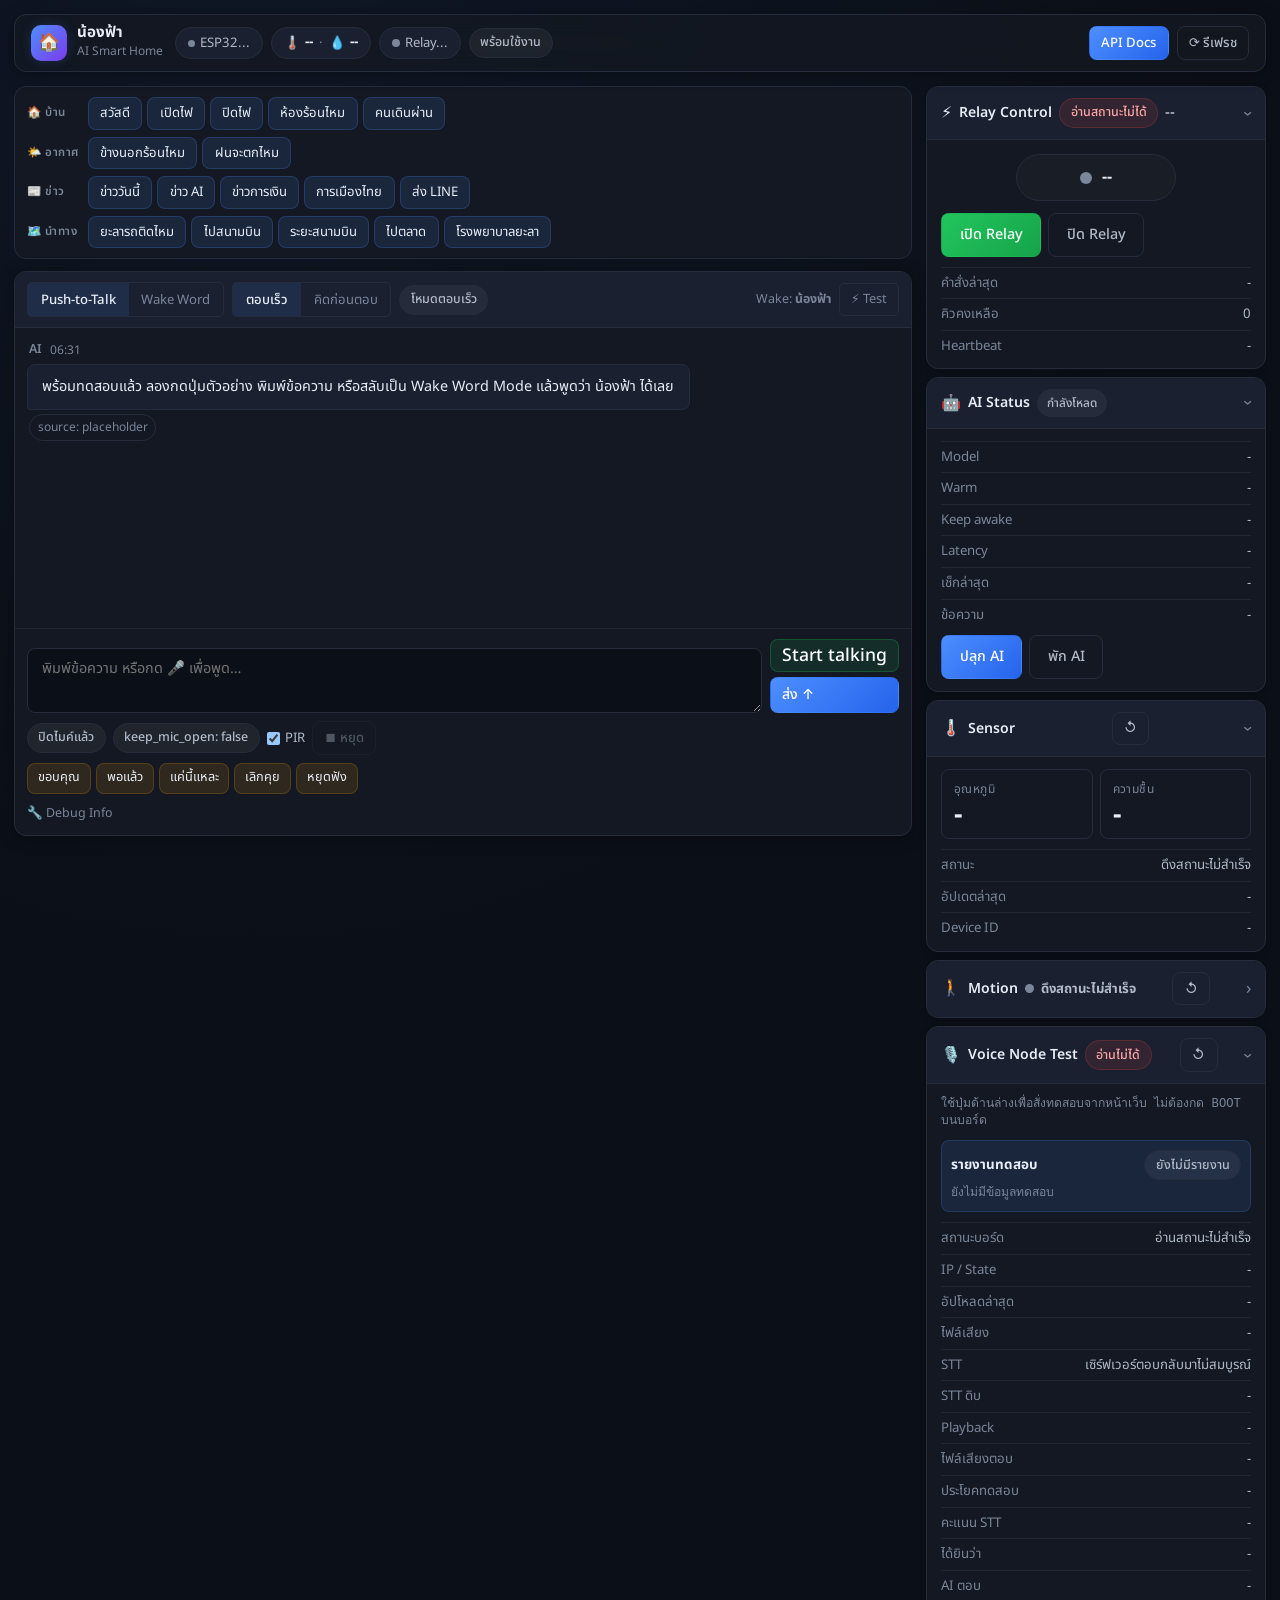
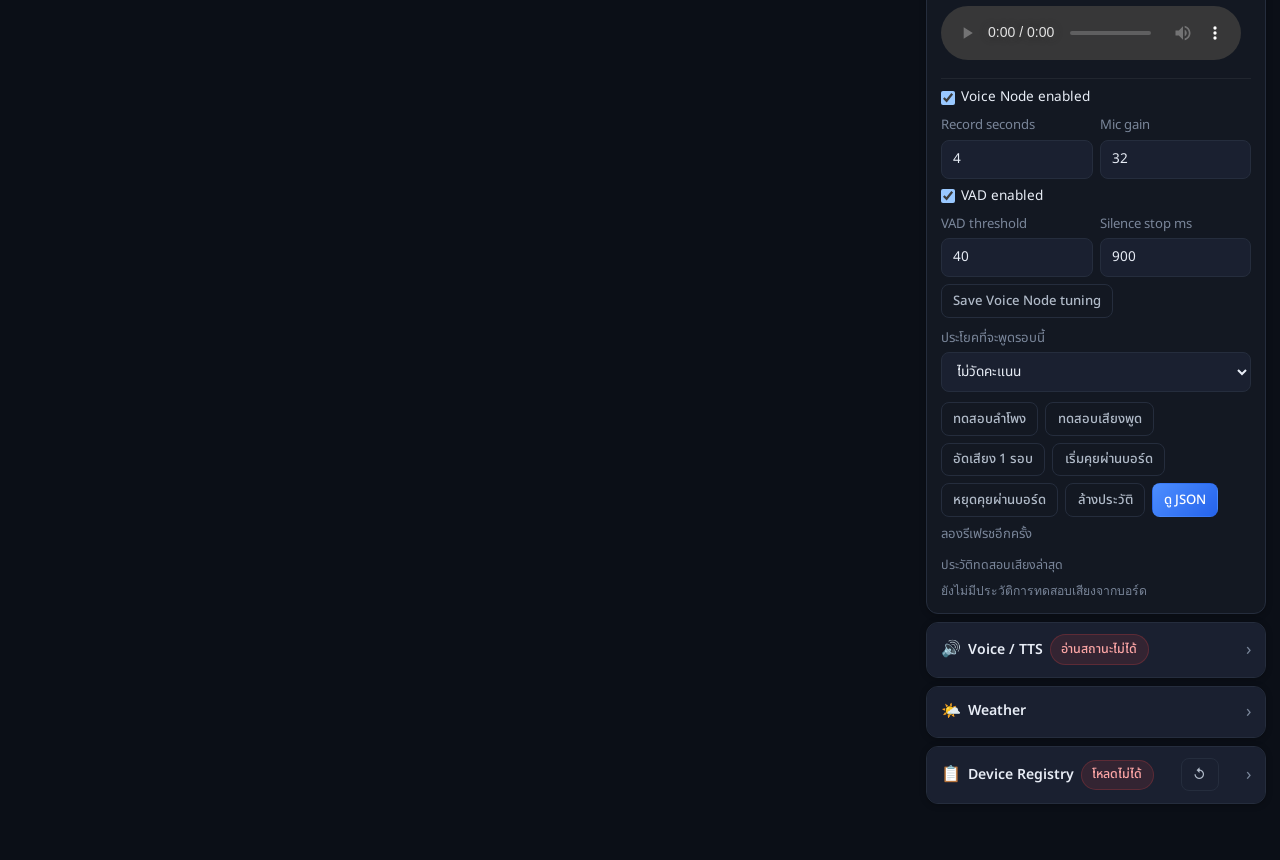
==== commit 1cf32bb7: "เพิ่มโหมดคุยต่อเนื่องผ่าน Voice Node" ====
--- a/webui/index.html
+++ b/webui/index.html
@@ -308,6 +308,36 @@
                 <div><dt>AI ตอบ</dt><dd id="voice-node-reply">-</dd></div>
               </dl>
               <audio id="voice-node-audio-player" controls preload="metadata"></audio>
+              <form id="voice-node-tuning-form" class="device-registry-form">
+                <label class="device-registry-enabled">
+                  <input id="voice-node-tuning-enabled" type="checkbox" checked>
+                  Voice Node enabled
+                </label>
+                <label class="device-registry-field">
+                  <span>Record seconds</span>
+                  <input id="voice-node-tuning-record-seconds" type="number" min="1" max="10" step="1" value="4">
+                </label>
+                <label class="device-registry-field">
+                  <span>Mic gain</span>
+                  <input id="voice-node-tuning-gain" type="number" min="1" max="128" step="1" value="32">
+                </label>
+                <label class="device-registry-enabled">
+                  <input id="voice-node-tuning-vad-enabled" type="checkbox" checked>
+                  VAD enabled
+                </label>
+                <label class="device-registry-field">
+                  <span>VAD threshold</span>
+                  <input id="voice-node-tuning-vad-threshold" type="number" min="1" max="5000" step="1" value="40">
+                </label>
+                <label class="device-registry-field">
+                  <span>Silence stop ms</span>
+                  <input id="voice-node-tuning-vad-silence" type="number" min="200" max="3000" step="100" value="900">
+                </label>
+                <div class="device-registry-form-actions">
+                  <button class="ghost-button btn-sm" type="submit">Save Voice Node tuning</button>
+                  <span id="voice-node-tuning-status" class="loading-text"></span>
+                </div>
+              </form>
               <label class="device-registry-field">
                 <span>ประโยคที่จะพูดรอบนี้</span>
                 <select id="voice-node-expected-text">
@@ -328,6 +358,8 @@
                 <button id="voice-node-speaker-test-button" class="ghost-button btn-sm" type="button">ทดสอบลำโพง</button>
                 <button id="voice-node-speech-test-button" class="ghost-button btn-sm" type="button">ทดสอบเสียงพูด</button>
                 <button id="voice-node-record-once-button" class="ghost-button btn-sm" type="button">อัดเสียง 1 รอบ</button>
+                <button id="voice-node-conversation-start-button" class="ghost-button btn-sm" type="button">เริ่มคุยผ่านบอร์ด</button>
+                <button id="voice-node-conversation-stop-button" class="ghost-button btn-sm" type="button">หยุดคุยผ่านบอร์ด</button>
                 <button id="voice-node-clear-history-button" class="ghost-button btn-sm" type="button">ล้างประวัติ</button>
                 <a class="link-button link-button-sm" href="/voice-node/audio/status" target="_blank" rel="noreferrer">ดู JSON</a>
                 <span id="voice-node-refresh-status" class="loading-text"></span>
@@ -454,13 +486,13 @@
 
     <script src="/webui/utils.js?v=ui-utils-20260429"></script>
     <script src="/webui/voice_utils.js?v=ui-voice-utils-20260430"></script>
-    <script src="/webui/api.js?v=ui-api-20260511-voice-history"></script>
+    <script src="/webui/api.js?v=ui-api-20260515-board-conversation"></script>
     <script src="/webui/audio.js?v=ui-audio-20260430"></script>
     <script src="/webui/chat_ui.js?v=ui-chat-ui-20260430"></script>
     <script src="/webui/dashboard.js?v=ui-dashboard-20260512-voice-diagnostics"></script>
-    <script src="/webui/app.js?v=thinking-mode-20260512-voice-diagnostics"></script>
+    <script src="/webui/app.js?v=thinking-mode-20260515-board-conversation"></script>
     <script src="/webui/ui_state.js?v=ui-state-20260430"></script>
     <script src="/webui/chat_flow.js?v=ui-chat-flow-20260430"></script>
-    <script src="/webui/app_boot.js?v=ui-app-boot-20260512-voice-diagnostics"></script>
+    <script src="/webui/app_boot.js?v=ui-app-boot-20260515-board-conversation"></script>
   </body>
 </html>
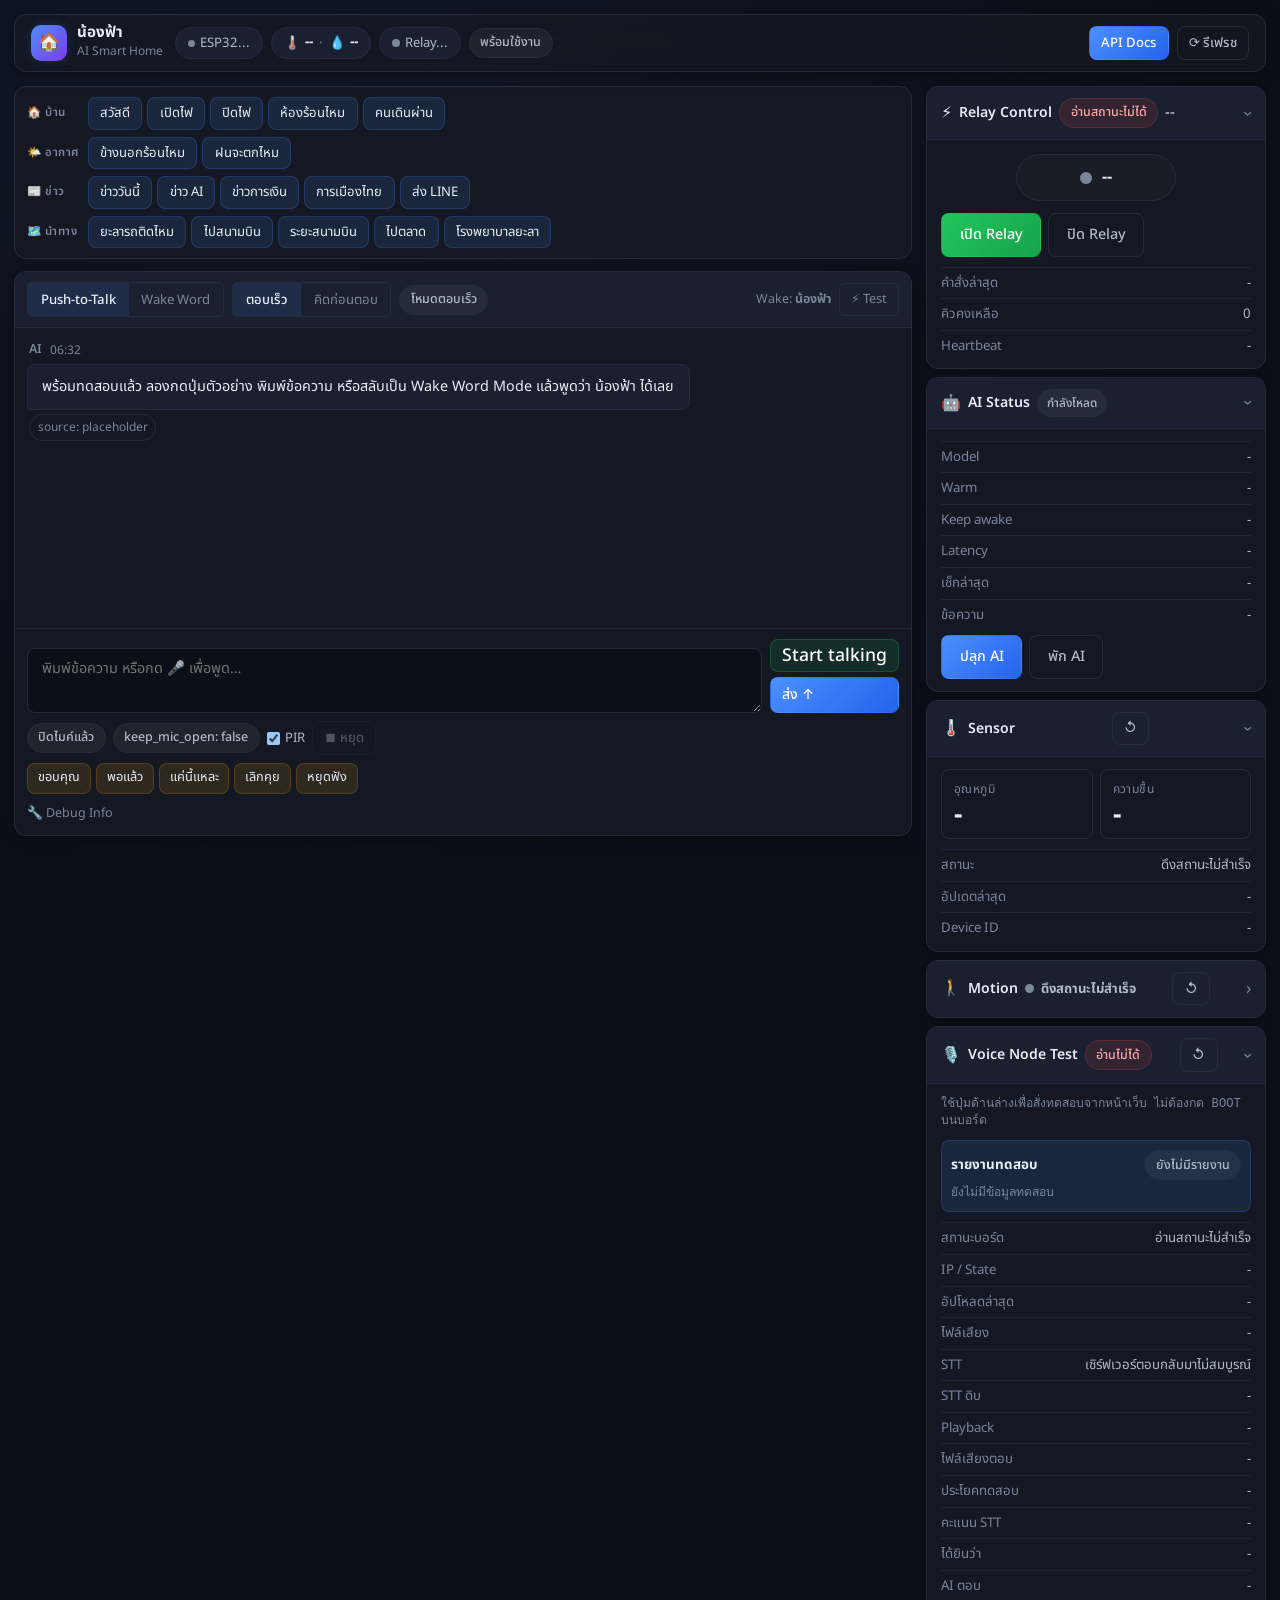
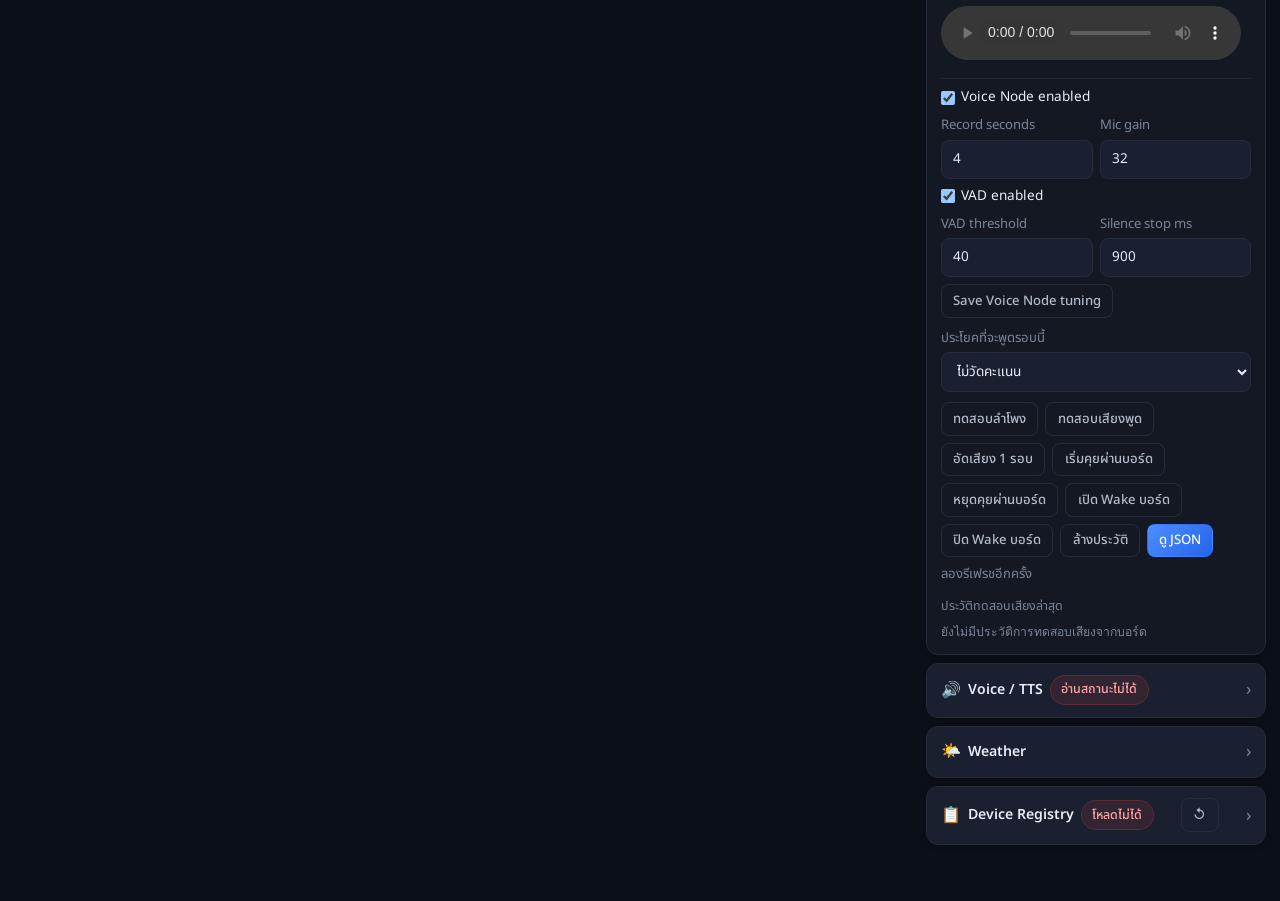
==== commit 6586c09c: "เพิ่ม Wake Mode สำหรับ Voice Node" ====
--- a/webui/index.html
+++ b/webui/index.html
@@ -360,6 +360,8 @@
                 <button id="voice-node-record-once-button" class="ghost-button btn-sm" type="button">อัดเสียง 1 รอบ</button>
                 <button id="voice-node-conversation-start-button" class="ghost-button btn-sm" type="button">เริ่มคุยผ่านบอร์ด</button>
                 <button id="voice-node-conversation-stop-button" class="ghost-button btn-sm" type="button">หยุดคุยผ่านบอร์ด</button>
+                <button id="voice-node-wake-start-button" class="ghost-button btn-sm" type="button">เปิด Wake บอร์ด</button>
+                <button id="voice-node-wake-stop-button" class="ghost-button btn-sm" type="button">ปิด Wake บอร์ด</button>
                 <button id="voice-node-clear-history-button" class="ghost-button btn-sm" type="button">ล้างประวัติ</button>
                 <a class="link-button link-button-sm" href="/voice-node/audio/status" target="_blank" rel="noreferrer">ดู JSON</a>
                 <span id="voice-node-refresh-status" class="loading-text"></span>
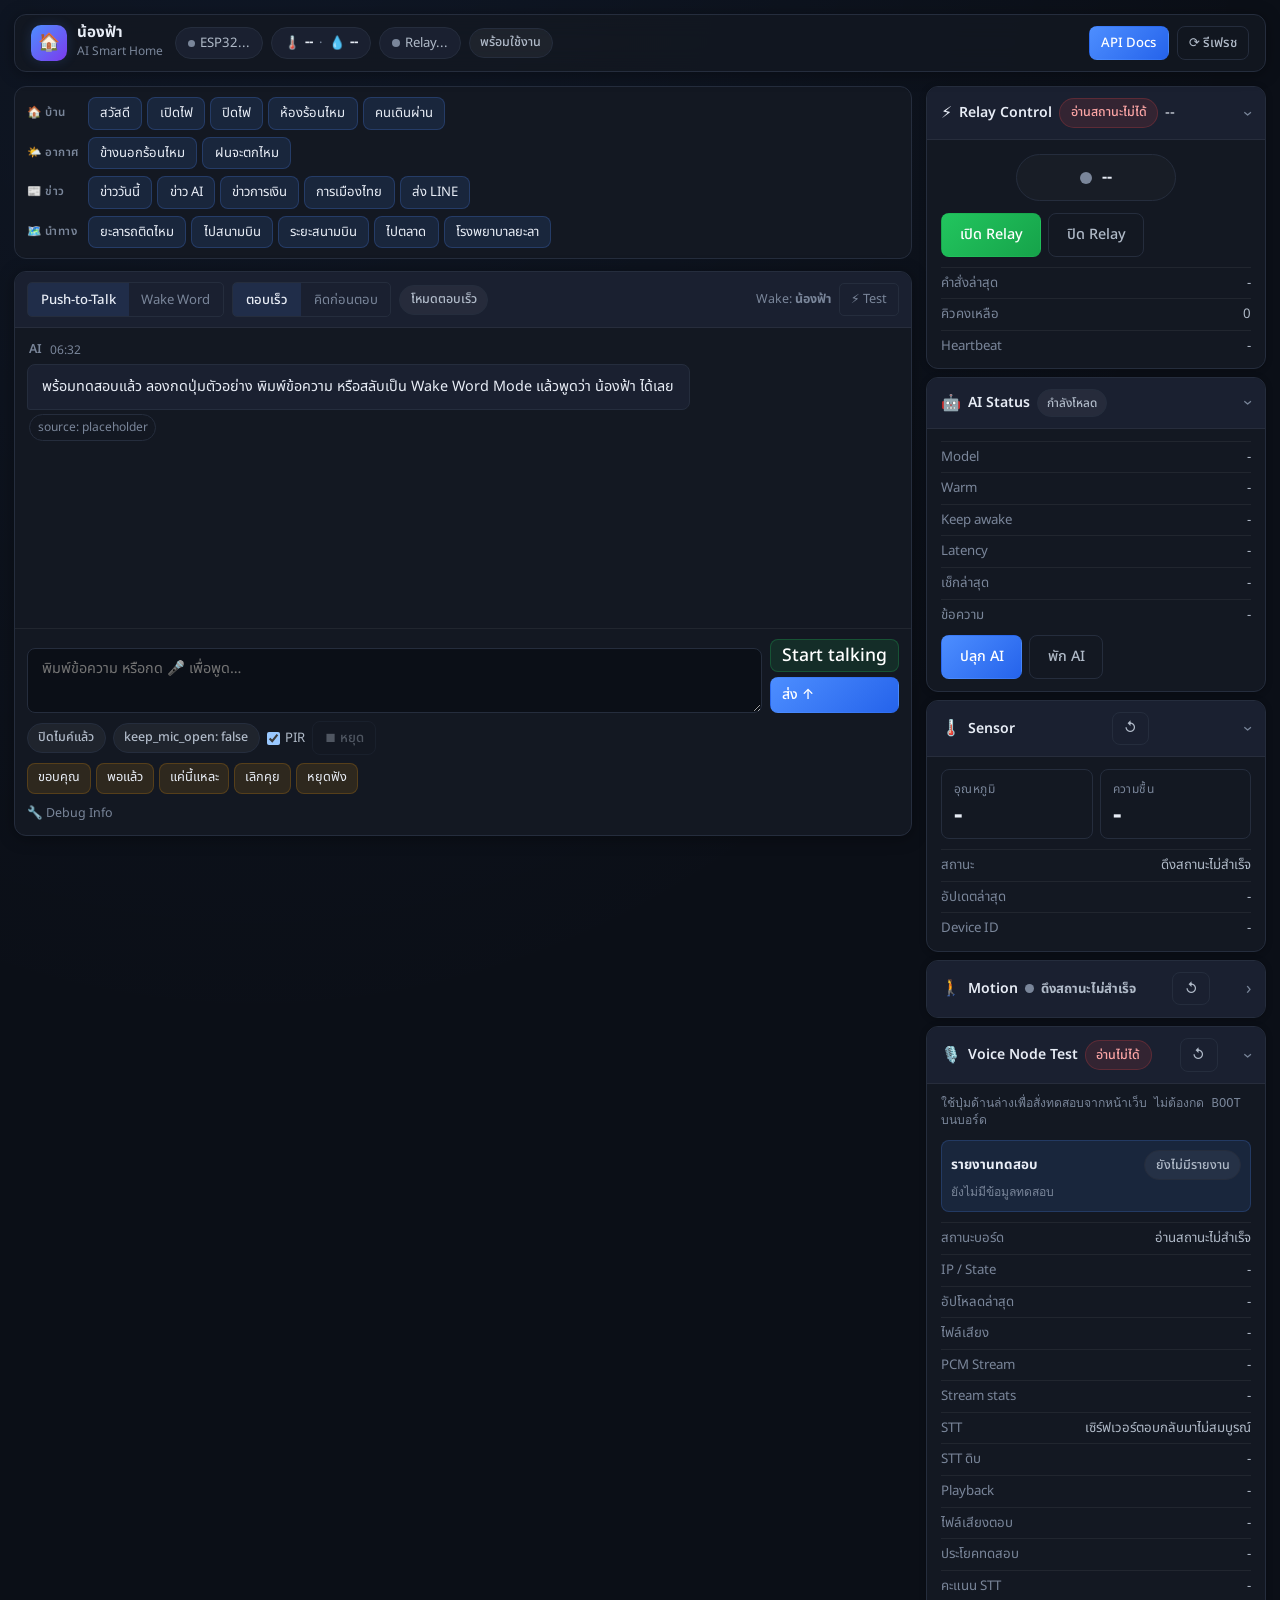
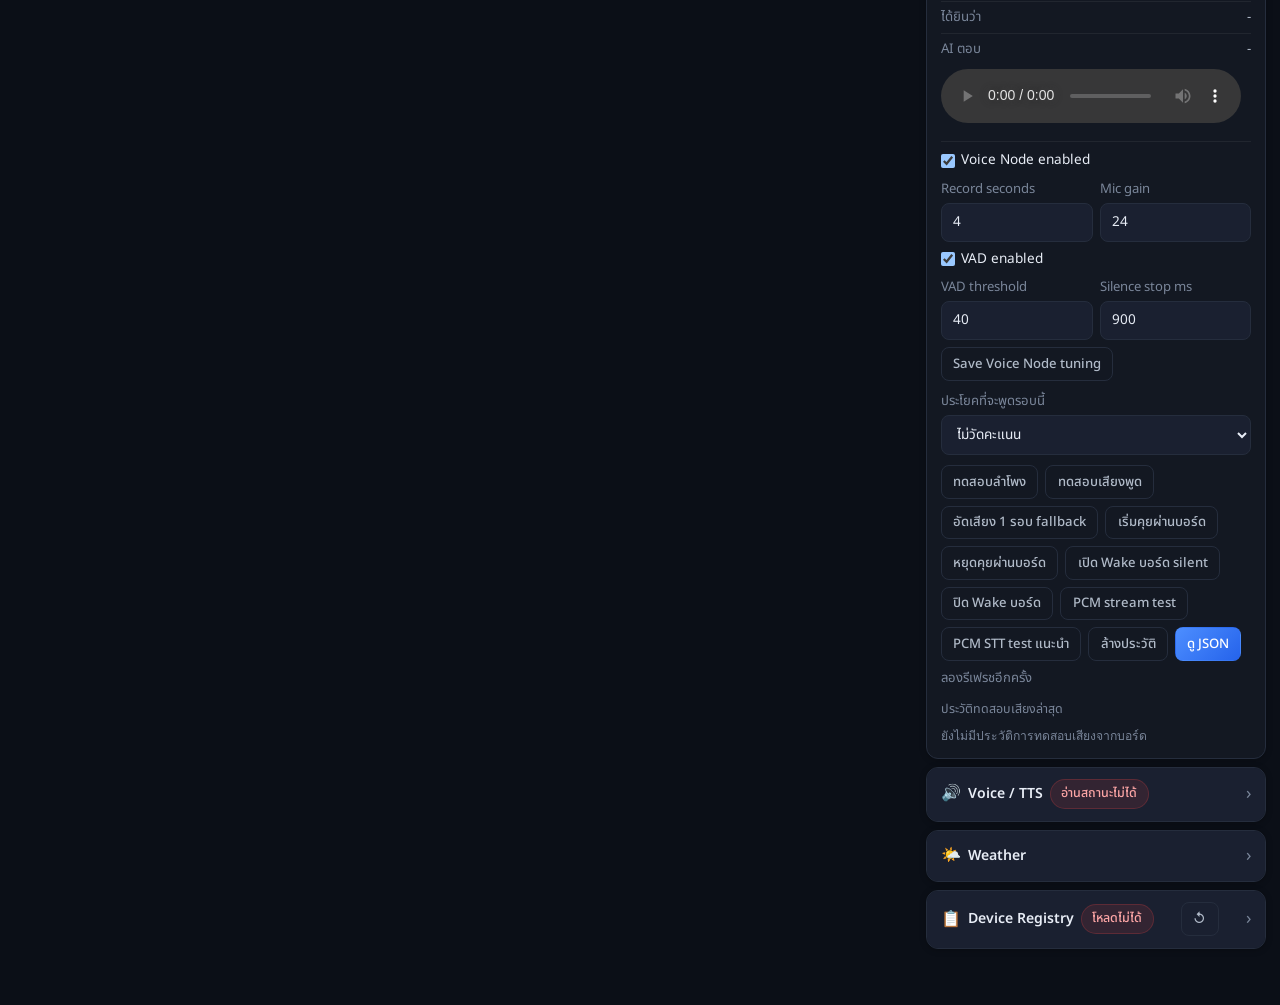
==== commit be09ad01: "ปรับปรุง voice node ให้สตรีมเสียงแม่นและเสถียร" ====
--- a/webui/index.html
+++ b/webui/index.html
@@ -298,6 +298,8 @@
                 <div><dt>IP / State</dt><dd id="voice-node-state">-</dd></div>
                 <div><dt>อัปโหลดล่าสุด</dt><dd id="voice-node-audio-time">-</dd></div>
                 <div><dt>ไฟล์เสียง</dt><dd id="voice-node-audio-size">-</dd></div>
+                <div><dt>PCM Stream</dt><dd id="voice-node-stream-status">-</dd></div>
+                <div><dt>Stream stats</dt><dd id="voice-node-stream-stats">-</dd></div>
                 <div><dt>STT</dt><dd id="voice-node-stt-status">-</dd></div>
                 <div><dt>STT ดิบ</dt><dd id="voice-node-stt-raw">-</dd></div>
                 <div><dt>Playback</dt><dd id="voice-node-playback-status">-</dd></div>
@@ -319,7 +321,7 @@
                 </label>
                 <label class="device-registry-field">
                   <span>Mic gain</span>
-                  <input id="voice-node-tuning-gain" type="number" min="1" max="128" step="1" value="32">
+                  <input id="voice-node-tuning-gain" type="number" min="1" max="128" step="1" value="24">
                 </label>
                 <label class="device-registry-enabled">
                   <input id="voice-node-tuning-vad-enabled" type="checkbox" checked>
@@ -357,11 +359,13 @@
               <div class="acc-actions">
                 <button id="voice-node-speaker-test-button" class="ghost-button btn-sm" type="button">ทดสอบลำโพง</button>
                 <button id="voice-node-speech-test-button" class="ghost-button btn-sm" type="button">ทดสอบเสียงพูด</button>
-                <button id="voice-node-record-once-button" class="ghost-button btn-sm" type="button">อัดเสียง 1 รอบ</button>
+                <button id="voice-node-record-once-button" class="ghost-button btn-sm" type="button">อัดเสียง 1 รอบ fallback</button>
                 <button id="voice-node-conversation-start-button" class="ghost-button btn-sm" type="button">เริ่มคุยผ่านบอร์ด</button>
                 <button id="voice-node-conversation-stop-button" class="ghost-button btn-sm" type="button">หยุดคุยผ่านบอร์ด</button>
-                <button id="voice-node-wake-start-button" class="ghost-button btn-sm" type="button">เปิด Wake บอร์ด</button>
+                <button id="voice-node-wake-start-button" class="ghost-button btn-sm" type="button">เปิด Wake บอร์ด silent</button>
                 <button id="voice-node-wake-stop-button" class="ghost-button btn-sm" type="button">ปิด Wake บอร์ด</button>
+                <button id="voice-node-stream-test-button" class="ghost-button btn-sm" type="button">PCM stream test</button>
+                <button id="voice-node-stream-process-button" class="ghost-button btn-sm" type="button">PCM STT test แนะนำ</button>
                 <button id="voice-node-clear-history-button" class="ghost-button btn-sm" type="button">ล้างประวัติ</button>
                 <a class="link-button link-button-sm" href="/voice-node/audio/status" target="_blank" rel="noreferrer">ดู JSON</a>
                 <span id="voice-node-refresh-status" class="loading-text"></span>
@@ -488,13 +492,13 @@
 
     <script src="/webui/utils.js?v=ui-utils-20260429"></script>
     <script src="/webui/voice_utils.js?v=ui-voice-utils-20260430"></script>
-    <script src="/webui/api.js?v=ui-api-20260515-board-conversation"></script>
+    <script src="/webui/api.js?v=ui-api-20260517-voice-streaming"></script>
     <script src="/webui/audio.js?v=ui-audio-20260430"></script>
     <script src="/webui/chat_ui.js?v=ui-chat-ui-20260430"></script>
-    <script src="/webui/dashboard.js?v=ui-dashboard-20260512-voice-diagnostics"></script>
-    <script src="/webui/app.js?v=thinking-mode-20260515-board-conversation"></script>
+    <script src="/webui/dashboard.js?v=ui-dashboard-20260517-voice-streaming"></script>
+    <script src="/webui/app.js?v=thinking-mode-20260517-voice-streaming"></script>
     <script src="/webui/ui_state.js?v=ui-state-20260430"></script>
     <script src="/webui/chat_flow.js?v=ui-chat-flow-20260430"></script>
-    <script src="/webui/app_boot.js?v=ui-app-boot-20260515-board-conversation"></script>
+    <script src="/webui/app_boot.js?v=ui-app-boot-20260517-voice-streaming"></script>
   </body>
 </html>
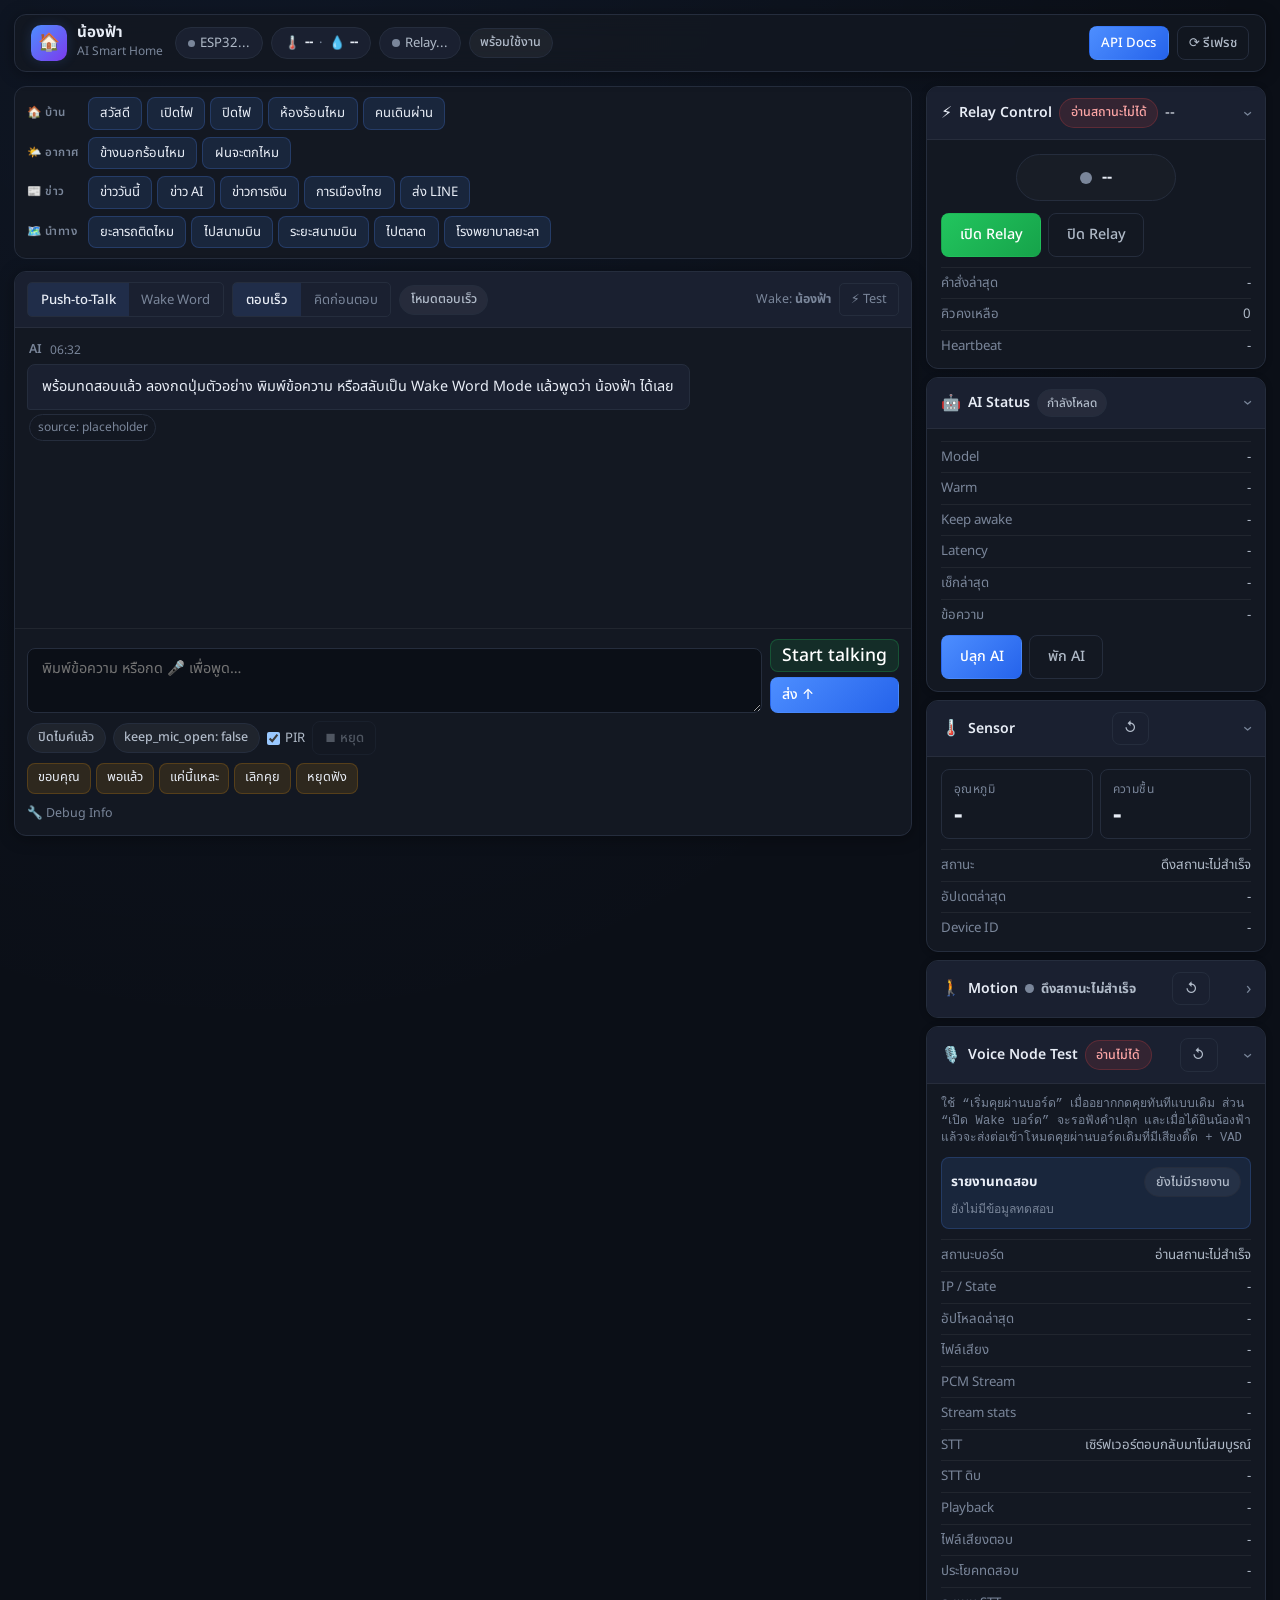
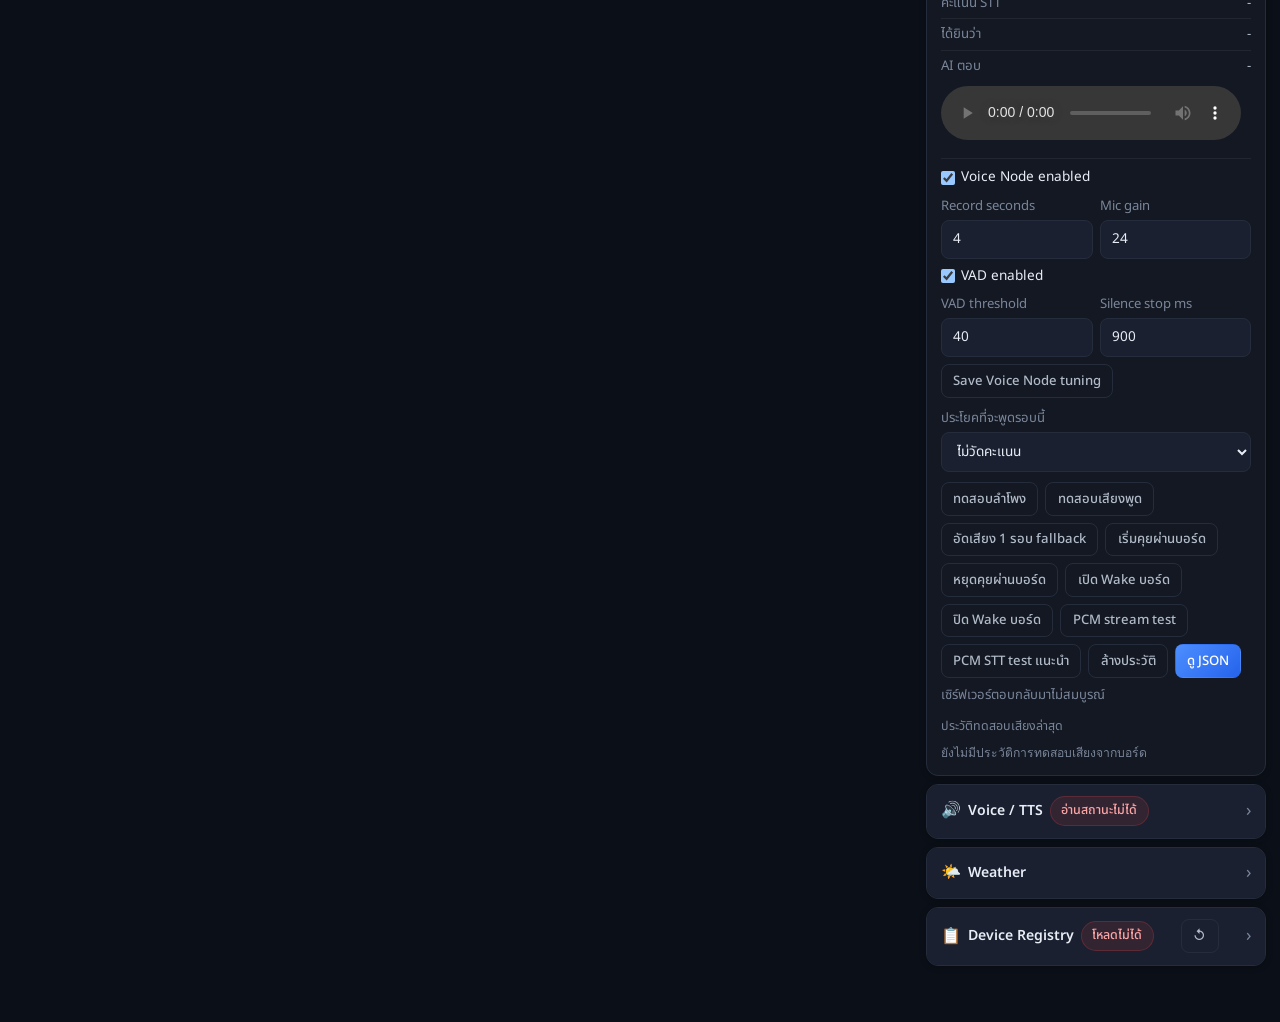
==== commit 124581b3: "ปรับปรุง voice node ให้ปลุกและกู้ IP ได้เสถียร" ====
--- a/webui/index.html
+++ b/webui/index.html
@@ -285,7 +285,7 @@
               <span class="acc-arrow">›</span>
             </summary>
             <div class="acc-body">
-              <p id="voice-node-help" class="debug-line">ใช้ปุ่มด้านล่างเพื่อสั่งทดสอบจากหน้าเว็บ ไม่ต้องกด BOOT บนบอร์ด</p>
+              <p id="voice-node-help" class="debug-line">ใช้ “เริ่มคุยผ่านบอร์ด” เมื่ออยากกดคุยทันทีแบบเดิม ส่วน “เปิด Wake บอร์ด” จะรอฟังคำปลุก และเมื่อได้ยินน้องฟ้าแล้วจะส่งต่อเข้าโหมดคุยผ่านบอร์ดเดิมที่มีเสียงติ๊ด + VAD</p>
               <div class="voice-node-report-card">
                 <div class="voice-node-report-head">
                   <strong>รายงานทดสอบ</strong>
@@ -362,7 +362,7 @@
                 <button id="voice-node-record-once-button" class="ghost-button btn-sm" type="button">อัดเสียง 1 รอบ fallback</button>
                 <button id="voice-node-conversation-start-button" class="ghost-button btn-sm" type="button">เริ่มคุยผ่านบอร์ด</button>
                 <button id="voice-node-conversation-stop-button" class="ghost-button btn-sm" type="button">หยุดคุยผ่านบอร์ด</button>
-                <button id="voice-node-wake-start-button" class="ghost-button btn-sm" type="button">เปิด Wake บอร์ด silent</button>
+                <button id="voice-node-wake-start-button" class="ghost-button btn-sm" type="button">เปิด Wake บอร์ด</button>
                 <button id="voice-node-wake-stop-button" class="ghost-button btn-sm" type="button">ปิด Wake บอร์ด</button>
                 <button id="voice-node-stream-test-button" class="ghost-button btn-sm" type="button">PCM stream test</button>
                 <button id="voice-node-stream-process-button" class="ghost-button btn-sm" type="button">PCM STT test แนะนำ</button>
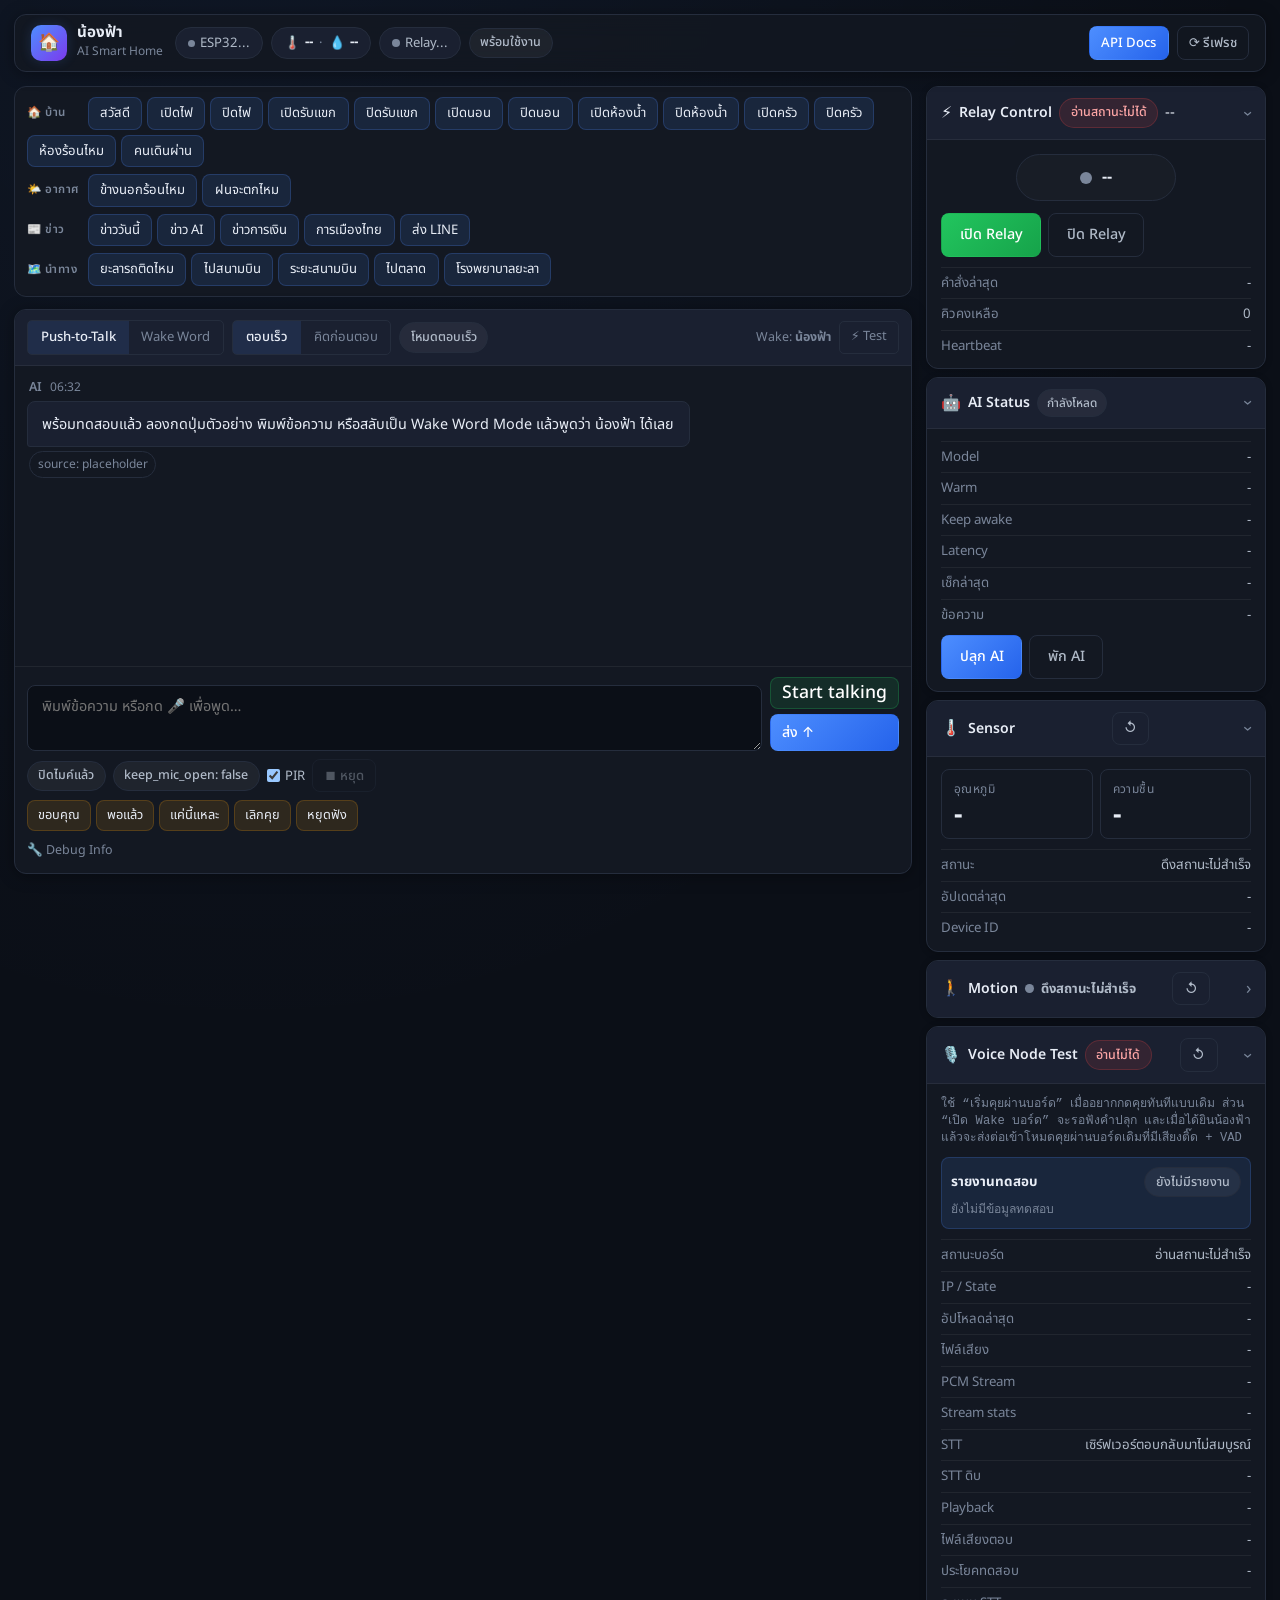
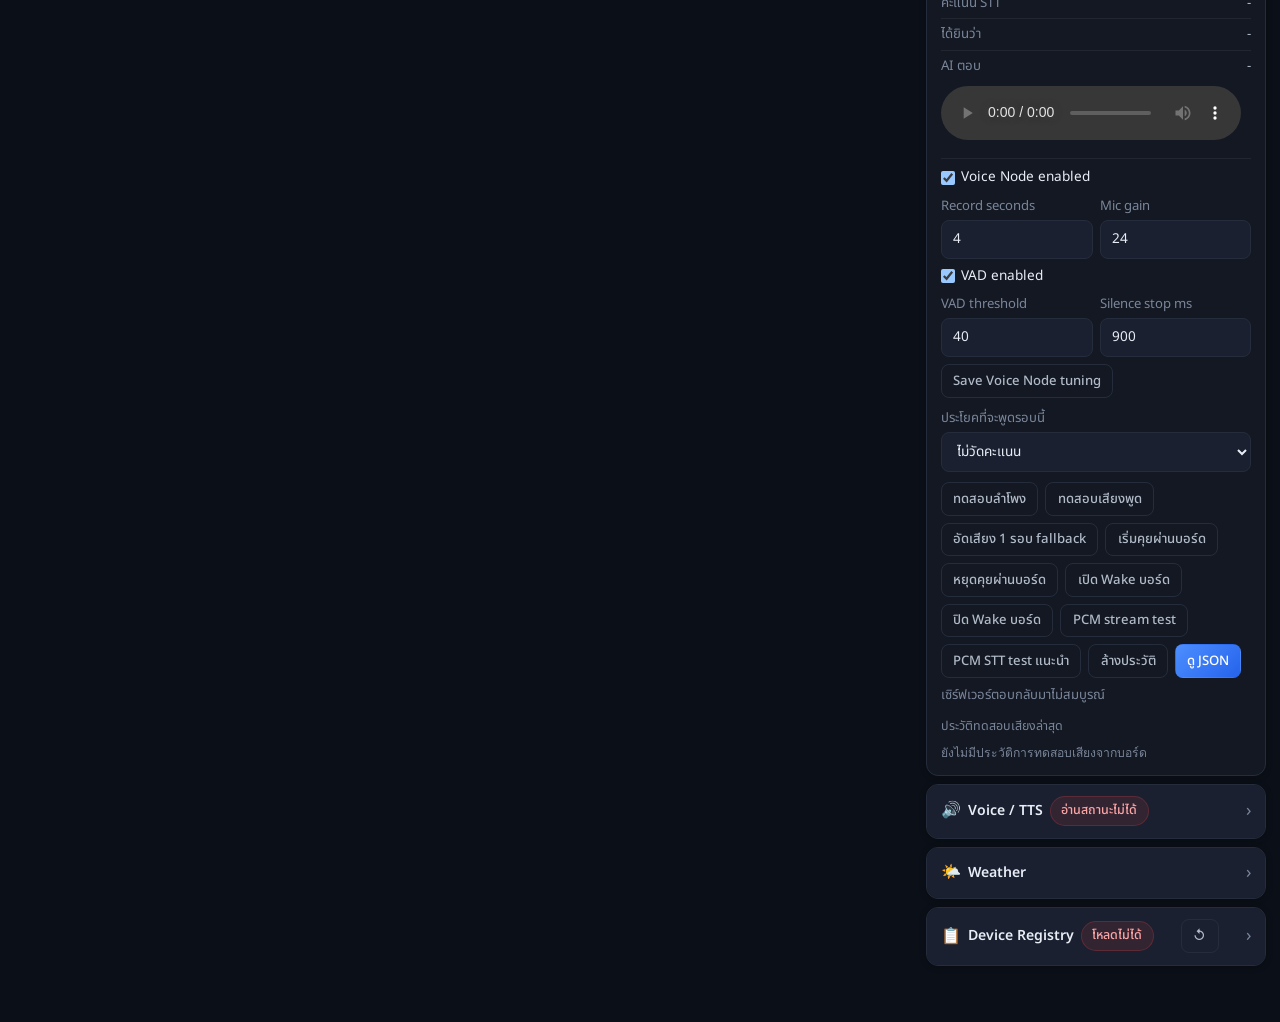
==== commit b6bd7c61: "เพิ่มรองรับรีเลย์ 4 ช่องสำหรับไฟแต่ละห้อง" ====
--- a/webui/index.html
+++ b/webui/index.html
@@ -61,6 +61,14 @@
               <button type="button" data-message="สวัสดี">สวัสดี</button>
               <button type="button" data-message="เปิดไฟ">เปิดไฟ</button>
               <button type="button" data-message="ปิดไฟ">ปิดไฟ</button>
+              <button type="button" data-message="เปิดไฟห้องรับแขก">เปิดรับแขก</button>
+              <button type="button" data-message="ปิดไฟห้องรับแขก">ปิดรับแขก</button>
+              <button type="button" data-message="เปิดไฟห้องนอน">เปิดนอน</button>
+              <button type="button" data-message="ปิดไฟห้องนอน">ปิดนอน</button>
+              <button type="button" data-message="เปิดไฟห้องน้ำ">เปิดห้องน้ำ</button>
+              <button type="button" data-message="ปิดไฟห้องน้ำ">ปิดห้องน้ำ</button>
+              <button type="button" data-message="เปิดไฟห้องครัว">เปิดครัว</button>
+              <button type="button" data-message="ปิดไฟห้องครัว">ปิดครัว</button>
               <button type="button" data-message="ห้องร้อนไหม">ห้องร้อนไหม</button>
               <button type="button" data-message="มีคนเดินผ่านไหม">คนเดินผ่าน</button>
             </div>
@@ -461,7 +469,7 @@
                 </label>
                 <label class="device-registry-field hardware-only">
                   <span>Relay channel</span>
-                  <input id="device-create-relay-channel" name="relay_channel" type="number" min="1" max="1" step="1" value="1" />
+                  <input id="device-create-relay-channel" name="relay_channel" type="number" min="1" max="4" step="1" value="1" />
                 </label>
                 <label class="device-registry-enabled hardware-only">
                   <input id="device-create-active-high" name="active_high" type="checkbox" checked />
